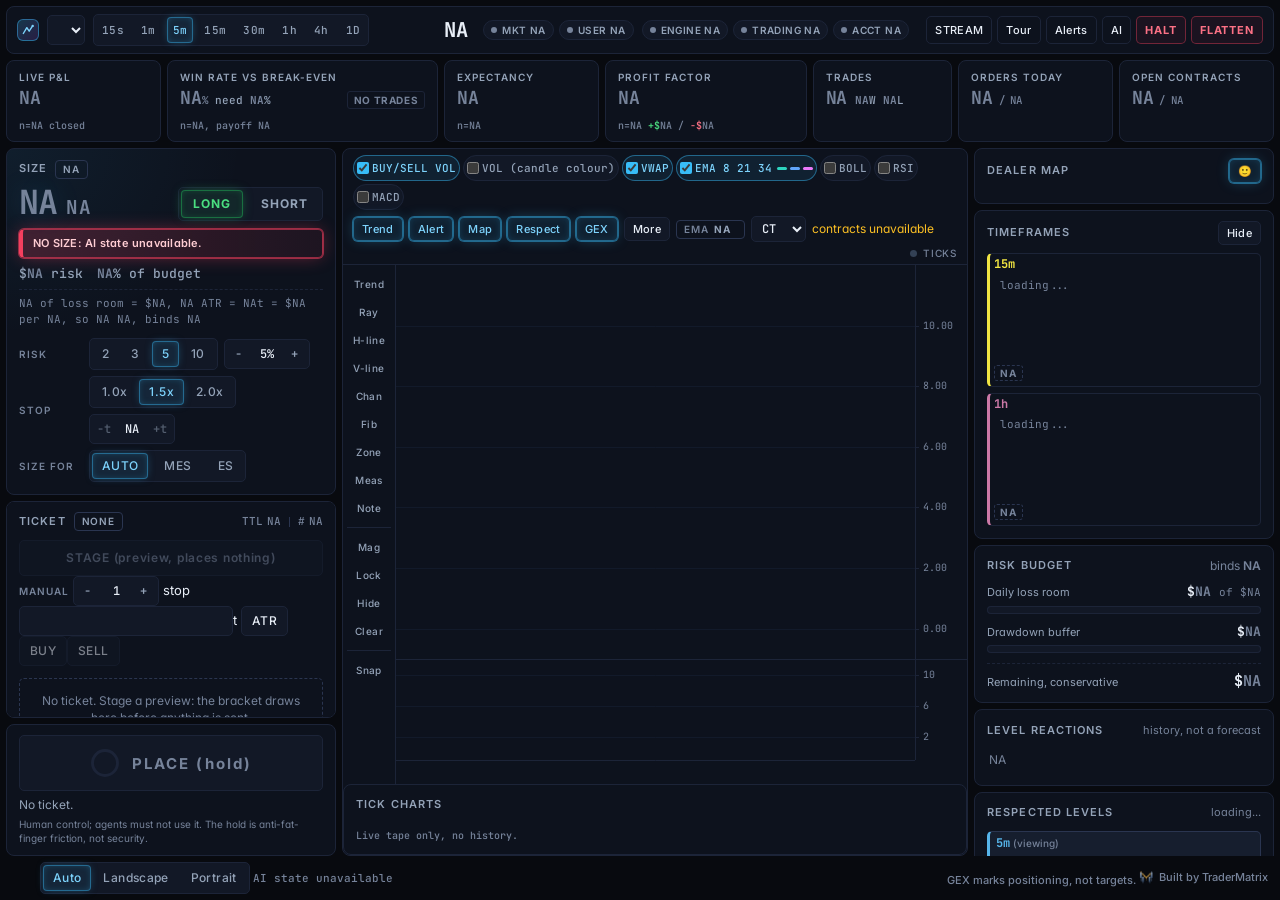
==== projectx_desk/static/index.html @ adf86887 "feat(ui): LETF desk view in the Robinhood panel static/letf.js: picker (search, 9 group chips, long/" ====
<!doctype html>
<html lang="en"><head><meta charset="utf-8">
<meta name="viewport" content="width=device-width,initial-scale=1,viewport-fit=cover">
<title>ProjectX Desk</title>
<meta name="theme-color" content="#07090d">
<link rel="icon" href="/static/icon.svg" type="image/svg+xml">
<link rel="manifest" href="/static/manifest.webmanifest" crossorigin="use-credentials">
<link rel="apple-touch-icon" href="/static/apple-touch-icon.png">
<meta name="mobile-web-app-capable" content="yes">
<meta name="apple-mobile-web-app-capable" content="yes">
<meta name="apple-mobile-web-app-title" content="PX Desk">
<meta name="apple-mobile-web-app-status-bar-style" content="black-translucent">
<link rel="preload" href="/static/fonts/JetBrainsMono_500Medium.woff2" as="font" type="font/woff2" crossorigin>
<link rel="preload" href="/static/fonts/Inter_500Medium.woff2" as="font" type="font/woff2" crossorigin>
<link rel="stylesheet" href="/static/desk.css">
<link rel="stylesheet" href="/static/llmsetup.css">
<link rel="stylesheet" href="/static/rh.css">
<script src="/static/layout.js"></script>
<script src="/static/regime.js"></script>
<script src="/static/trend.js"></script>
<script src="/static/watch.js"></script>
<script src="/static/tmap.js"></script>
<script src="/static/declutter.js"></script>
<script src="/static/callouts.js"></script>
<script src="/static/klinecharts.min.js"></script>
</head><body>
<div class="desk" id="desk">

  <!-- 1. RIBBON (top bar) -->
  <section class="ribbon" id="ribbon" role="region" aria-label="Ribbon">
    <strong class="brand"><svg class="mark" viewBox="0 0 24 24" aria-hidden="true" focusable="false"><path d="M4 18 L10 8 L14 14 L20 5"/><circle cx="20" cy="5" r="2"/></svg><span>PX<em>DESK</em></span></strong>
    <span class="grp contract">
      <input id="q" type="hidden" value="MES">
      <label class="sr" for="c">Contract</label><select id="c"></select>
    </span>
    <span class="grp seg" id="tfs" role="group" aria-label="Timeframe"></span>
    <span class="quote">
      <output id="price" class="price" aria-label="Last price">NA</output>
      <span class="ba" aria-label="Bid and ask"><span class="ba-l">B</span><b data-ai="quote.bid" class="na">NA</b><span class="ba-l">A</span><b data-ai="quote.ask" class="na">NA</b></span>
    </span>
    <span class="grp feeds">
      <span class="pill" id="feed-market" title="market data hub">MKT NA</span>
      <span class="pill" id="feed-user" title="user hub">USER NA</span>
    </span>
    <span class="grp states">
      <span class="pill" id="engine">ENGINE NA</span>
      <span class="pill" id="trading">TRADING NA</span>
      <span class="pill" id="acct-kind">ACCT NA</span>
    </span>
    <span class="grp board" id="board" role="group" aria-label="Bias and grade per contract, green long, red short" title="Trend context per tracked contract. Letter = how clean the trend read is, green = long, red = short, ! = a caution flag capped it. NOT A SIGNAL: this read has not been backtested." hidden><span id="board-rows" class="board-rows"></span></span>
    <span class="grp push actions">
      <button id="stream-toggle" class="ghost" aria-pressed="false" title="Stream mode: removes account and dollar nodes from the page">STREAM</button>
      <button id="reveal" class="ghost" hidden title="Show hidden figures for 30 seconds">Reveal 30s</button>
      <button id="tour-btn" class="ghost" title="Guided tour of the desk">Tour</button>
      <button id="alerts-btn" class="ghost" aria-haspopup="dialog" aria-expanded="false" aria-controls="alerts-pop" title="Phone and desktop notifications">Alerts</button>
      <button id="ai-toggle" class="ghost" aria-pressed="false" aria-controls="ai-panel">AI</button>
      <span class="vsep" aria-hidden="true"></span>
      <button id="halt-btn" class="danger" title="Halt: refuse all new orders">HALT</button>
      <button id="flatten-btn" class="danger" title="Flatten all positions">FLATTEN</button>
    </span>
    <span id="act-msg" class="actmsg" role="status" aria-live="polite"></span>
  </section>

  <!-- 1b. KPI RIBBON: every stat carries its sample size -->
  <section class="kpis" id="kpis" role="region" aria-label="Session KPIs">
    <div class="kpi" id="kpi-pnl">
      <div class="k-h"><span class="k-t" title="Trading day, net">Live P&amp;L</span></div>
      <div class="k-v"><span data-slot="sens" data-tpl="t-kpi-pnl"></span><span data-slot="stream" data-tpl="t-kpi-hidden"></span></div>
      <div class="k-s">n=<b data-ai="kpi.n" data-fmt="int" class="na">NA</b> closed</div>
    </div>
    <div class="kpi wide" id="kpi-wr">
      <div class="k-h"><span class="k-t">Win rate vs break-even</span></div>
      <div class="k-v"><span class="k-num"><b data-ai="kpi.win_rate" data-fmt="num1" class="na">NA</b><small>%</small></span>
        <span class="k-vs">need <b data-ai="kpi.breakeven_win_rate" data-fmt="num1" class="na">NA</b>%</span>
        <span id="wr-verdict" class="verdict">NA</span></div>
      <div class="k-s" id="wr-pay">n=<b data-ai="kpi.n" data-fmt="int" class="na">NA</b>, payoff <b data-ai="kpi.payoff" data-fmt="num2" class="na">NA</b><span class="ss" hidden>small sample</span><span class="sr"><span id="wr-need">needs <b data-ai="kpi.breakeven_win_rate" data-fmt="num1" class="na">NA</b>% wins to break even</span><span id="wr-need-na" hidden>break-even NA</span>, <b data-ai="kpi.wins" data-fmt="int" class="na">NA</b> wins, <b data-ai="kpi.losses" data-fmt="int" class="na">NA</b> losses</span></div>
      <div class="wr" id="wr-gauge" aria-hidden="true" hidden><i class="wr-fill" id="wr-fill"></i><i class="wr-be" id="wr-be"></i></div>
    </div>
    <div class="kpi" id="kpi-exp">
      <div class="k-h"><span class="k-t" title="Average per trade">Expectancy</span></div>
      <div class="k-v"><span data-slot="sens" data-tpl="t-kpi-exp"></span><span data-slot="stream" data-tpl="t-kpi-hidden"></span></div>
      <div class="k-s">n=<b data-ai="kpi.n" data-fmt="int" class="na">NA</b><span class="ss" hidden>small sample</span></div>
    </div>
    <div class="kpi" id="kpi-pf">
      <div class="k-h"><span class="k-t" title="Gross wins / gross losses">Profit factor</span></div>
      <div class="k-v"><span class="k-num"><b data-ai="kpi.profit_factor" data-fmt="num2" class="na">NA</b></span></div>
      <div class="k-s">n=<b data-ai="kpi.n" data-fmt="int" class="na">NA</b><span class="ss" hidden>small sample</span> <span class="k-gross"><span data-slot="sens" data-tpl="t-kpi-gross"></span><span data-slot="stream" data-tpl="t-kpi-gross-hidden"></span></span></div>
    </div>
    <div class="kpi" id="kpi-trades">
      <div class="k-h"><span class="k-t" title="Closed today">Trades</span></div>
      <div class="k-v"><span class="k-num"><b data-ai="kpi.n" data-fmt="int" class="na">NA</b></span><span class="k-vs"><b data-ai="kpi.wins" data-fmt="int" class="na">NA</b>W <b data-ai="kpi.losses" data-fmt="int" class="na">NA</b>L</span></div>
      <div class="wl" id="wl-bar" aria-hidden="true" hidden><i class="w" id="wl-w"></i><i class="l" id="wl-l"></i></div>
      <div class="streak" id="streak" role="group" aria-label="Losses in a row" hidden><div class="k-s s-l"><span class="s-t">Losses in a row</span><span class="s-n"><b data-ai="behavior.consecutive_losses" data-fmt="int" class="na">NA</b> / <span id="streak-max">3</span></span></div><div class="pips" id="bar-streak" aria-hidden="true" hidden></div></div>
    </div>
    <div class="kpi" id="kpi-orders">
      <div class="k-h"><span class="k-t">Orders today</span></div>
      <div class="k-v"><span class="k-num"><b data-ai="risk.orders_today" data-fmt="int" class="na">NA</b><small> / <span data-ai="risk.orders_max" data-fmt="int" class="na">NA</span></small></span></div>
      <div class="pips" id="bar-orders" aria-hidden="true" hidden></div>
    </div>
    <div class="kpi" id="kpi-open">
      <div class="k-h"><span class="k-t">Open contracts</span></div>
      <div class="k-v"><span class="k-num"><b data-ai="risk.open_contracts" data-fmt="int" class="na">NA</b><small> / <span data-ai="risk.max_contracts" data-fmt="int" class="na">NA</span></small></span></div>
      <div class="pips" id="bar-open" aria-hidden="true" hidden></div>
    </div>
  </section>

  <!-- left column: size box, ticket verify, human confirm -->
  <div class="col col-left">
    <!-- 2. SIZE BOX -->
    <section id="size" class="panel hero" role="region" aria-label="Size box">
      <div class="phead"><h2 title="Rounded down, never up">Size</h2><span id="regime-chip" class="chip" role="status" hidden></span><span id="size-bind" class="badge push" title="binding source">NA</span></div>
      <div id="size-answer" class="answer" aria-live="off">
        <div class="big"><span class="num na" data-ai="size.contracts">NA</span><span class="unit na" data-ai="contract.root">NA</span><span class="chips seg sideseg" id="side" role="group" aria-labelledby="lbl-side"><span class="sr" id="lbl-side">Side</span><button id="side-long" data-v="long" aria-pressed="true">LONG</button><button id="side-short" data-v="short" aria-pressed="false">SHORT</button></span></div>
        <div id="size-alert" class="banner bad refused alert" role="alert" hidden>
          <div id="size-notallowed" class="aln na-line" hidden>NOT ALLOWED: STAGE WILL REFUSE</div>
          <div id="size-refused" class="aln rf-line" hidden></div>
        </div>
        <div id="size-chips" class="chipline">
          <span id="chip-lock" class="chip warn" title="after a loss, risk may not exceed what the losing trade risked" hidden><span class="t">Size locked after a loss</span></span>
          <span id="chip-scale" class="chip warn" title="risk scaler: the budget was cut before sizing" hidden><span id="cs-adx" hidden>ADX <b data-ai="size.adx" data-fmt="int" class="na">NA</b> <span id="cs-adx-note"></span></span><span id="cs-atr" hidden>ATR p<b data-ai="size.atr_pctile" data-fmt="int" class="na">NA</b> <span id="cs-atr-note"></span></span><span class="x">x<b data-ai="size.scale.multiplier" data-fmt="num2" class="na">NA</b></span></span>
          <span id="chip-cap" class="chip info" title="risk alone would allow more contracts than the per-order cap" hidden><span class="t">Risk allows <b data-ai="size.contracts_by_risk" data-fmt="int" class="na">NA</b>, cap <b data-ai="size.cap" data-fmt="int" class="na">NA</b></span></span>
        </div>
        <details id="size-more" class="moredet" hidden><summary title="The rule math behind this size: why it is this many contracts, the stop, the target, what is left if the stop fills">Size math</summary>
          <ul id="size-why" class="why" aria-label="Why this size" hidden></ul>
          <div id="size-plan" class="plan" aria-label="Stop, target and what is left if the stop fills" hidden></div>
        </details>
        <div class="sec">
          <span data-slot="sens" data-tpl="t-size-risk"></span>
          <span class="kv"><b data-ai="size.pct_budget" data-fmt="num1" class="na">NA</b>% of budget</span>
        </div>
      </div>
      <p id="size-math" class="math">
        <span data-ai="size.risk_pct" data-fmt="pctfrac" class="na">NA</span> of loss room<span data-slot="sens" data-tpl="t-size-budget"></span>,
        <span data-ai="size.stop_atr_k" data-fmt="num1" class="na">NA</span> ATR =
        <span data-ai="size.stop_ticks" data-fmt="int" class="na">NA</span>t<span data-slot="sens" data-tpl="t-size-rpc"></span>,
        so <span data-ai="size.contracts" class="na">NA</span> <span data-ai="contract.root" class="na">NA</span>, binds <span data-ai="size.binding" class="na">NA</span>
      </p>
      <div class="ctls">
        <span class="lbl" id="lbl-risk" title="Risk % of loss room">Risk</span>
        <span class="chips" id="risk-pct" role="group" aria-labelledby="lbl-risk">
          <span class="seg"><button id="risk-pct-1" data-v="0.02" aria-pressed="false">2</button><button id="risk-pct-2" data-v="0.03" aria-pressed="false">3</button><button id="risk-pct-3" data-v="0.05" aria-pressed="false">5</button><button id="risk-pct-5" data-v="0.1" aria-pressed="true">10</button></span>
          <span class="step"><button id="risk-dec" aria-label="Decrease risk percent by half a point">-</button><output id="risk-val" class="val">10%</output><button id="risk-inc" aria-label="Increase risk percent by half a point">+</button></span>
        </span>
        <span class="lbl" id="lbl-stop">Stop</span>
        <span class="chips" id="stop-atr" role="group" aria-labelledby="lbl-stop">
          <span class="seg"><button id="stop-atr-10" data-v="1" aria-pressed="false">1.0x</button><button id="stop-atr-15" data-v="1.5" aria-pressed="true">1.5x</button><button id="stop-atr-20" data-v="2" aria-pressed="false">2.0x</button></span>
          <span class="step"><button id="stop-dec" aria-label="Stop one tick tighter">-t</button><output id="stop-val" class="val">NA</output><button id="stop-inc" aria-label="Stop one tick wider">+t</button></span>
        </span>
        <span class="lbl" id="lbl-con">Size for</span>
        <span class="chips seg" id="size-contract" role="group" aria-labelledby="lbl-con">
          <button id="size-contract-auto" data-v="AUTO" aria-pressed="true">AUTO</button><button id="size-contract-mes" data-v="MES" aria-pressed="false">MES</button><button id="size-contract-es" data-v="ES" aria-pressed="false">ES</button>
        </span>
        <div id="pair" class="pair" data-own="1" aria-label="Micro versus full-size"></div>
      </div>
    </section>

    <!-- 4. TICKET VERIFY + BRACKET TREE -->
    <section id="ticket" class="panel grow" role="region" aria-label="Ticket verify">
      <div class="phead"><h2>Ticket</h2><span id="tk-state" class="badge">NONE</span>
        <span class="push meta">TTL <b id="tk-ttl" data-ai="ticket.ttl_s">NA</b><span class="msep" aria-hidden="true"></span>#<b id="tk-hash" data-ai="ticket.id8">NA</b></span></div>
      <div id="rail" class="rail" role="group" aria-label="Behavior rail" hidden>
        <span id="rail-cool" class="rail-main"><span class="rail-t">Cooldown after a loss</span><b id="rail-clock" class="rail-clock" aria-hidden="true" data-ai="behavior.cooldown_left_s" data-fmt="mmss">NA</b><span class="rail-sub">Walk away.</span></span>
        <span id="rail-lock" class="rail-main" hidden><span class="rail-t">Locked for the session: <b data-ai="behavior.consecutive_losses" data-fmt="int" class="na">NA</b> losses in a row</span><span class="rail-sub">No new opens this session.</span></span>
      </div>
      <button id="stage-btn" class="primary" disabled>STAGE (preview, places nothing)</button>
      <div id="manual" class="manual" role="group" aria-label="Manual order: your contracts and stop, through the same checks and ticket">
        <span class="lbl">Manual</span>
        <span class="step" title="contracts"><button id="mq-dec" aria-label="One contract fewer">-</button><output id="mq-val" class="val">1</output><button id="mq-inc" aria-label="One contract more">+</button></span>
        <span id="mq-cap" class="dim sub"></span>
        <label class="mq-stop">stop <input id="mq-stop" type="number" min="1" step="1" inputmode="numeric" aria-label="Stop distance in ticks">t</label>
        <span id="mq-max" class="dim sub"></span>
        <button id="mq-atr" class="mini" title="Follow the ATR stop from the size box again">ATR</button>
        <button id="buy-btn" class="buy" disabled>BUY</button><button id="sell-btn" class="sell" disabled>SELL</button>
        <span id="mq-ready" class="mq-ready dim" role="status" aria-live="polite"></span>
      </div>
      <div id="tk-refused" class="banner bad" hidden></div>
      <ul id="tk-checks" class="checks" hidden></ul>

      <p id="tree-empty" class="tree-empty">No ticket. Stage a preview: the bracket draws here before anything is sent.</p>
      <div id="tree" class="tree" hidden>
        <div class="tree-head"><span id="tree-mode" class="tmode">PREVIEW</span><span id="tree-prot" class="badge">NA</span></div>
        <div class="node entry" id="node-entry">
          <div class="n-h"><span class="n-t">Entry</span><span id="tr-e-state" class="nstate">NA</span></div>
          <div class="n-main"><span id="tr-e-side" class="nside">NA</span> <b id="tr-e-size" class="na">NA</b> <span id="tr-e-root" class="nroot">NA</span> <span id="tr-e-type" class="ntype">MARKET</span></div>
          <div class="n-sub">ref <b id="tr-e-ref" class="na">NA</b><span class="push">#<span id="tr-id8">NA</span></span></div>
        </div>
        <div class="link" aria-hidden="true"><span id="tree-link">stop after fill</span></div>
        <div class="node stop" id="node-stop">
          <div class="n-h"><span class="n-t">Stop</span><span id="tr-unprot" class="unprot" hidden>UNPROTECTED</span><span id="tr-s-state" class="nstate">NA</span></div>
          <div class="n-main"><span id="tr-s-side" class="nside">NA</span> <b id="tr-s-price" class="na">NA</b> <span class="nticks">(<span id="tr-s-ticks">NA</span>t)</span></div>
          <div class="n-sub"><span data-slot="sens" data-tpl="t-tree-risk"></span><span data-slot="stream" data-tpl="t-tree-risk-hidden"></span><span class="push" id="tr-filled"></span></div>
        </div>
        <div class="node ghost" aria-hidden="true"><span>No target order. Exit by hand or FLATTEN.</span></div>
        <div class="rr" id="rr">
          <div class="rr-track"><i class="rr-loss"></i><i class="rr-gain"></i><i class="rr-now" id="rr-now"></i></div>
          <div class="rr-ticks"><span>-1R</span><span>0R</span><span>1R</span><span>2R</span><span>3R</span></div>
          <div class="rr-read"><span id="rr-val">now NA</span><span data-slot="sens" data-tpl="t-tree-r"></span></div>
        </div>
      </div>

      <details id="tk-details" class="rbwrap" open>
        <summary title="Read it back before you hold">Readback</summary>
        <dl id="tk-rb" class="rb">
          <dt>Protection</dt><dd id="tk-prot" data-ai="ticket.readback.protection" class="na">NA</dd>
          <dt>Account</dt><dd><span data-ai="ticket.readback.account_kind" class="na">NA</span><span data-slot="sens" data-tpl="t-tk-acct"></span></dd>
          <dt>Contract</dt><dd data-ai="ticket.readback.contract" class="na">NA</dd>
          <dt>Side</dt><dd data-ai="ticket.readback.side" class="na">NA</dd>
          <dt>Size</dt><dd data-ai="ticket.readback.size" data-fmt="int" class="na">NA</dd>
          <dt>Order</dt><dd data-ai="ticket.readback.order_type" class="na">NA</dd>
          <dt>Entry ref</dt><dd data-ai="ticket.readback.entry_ref" class="na">NA</dd>
          <dt>Stop</dt><dd><span data-ai="ticket.readback.stop_price" class="na">NA</span> (<span data-ai="ticket.readback.stop_ticks" data-fmt="int" class="na">NA</span> ticks)</dd>
          <span data-slot="sens" data-tpl="t-tk-risk" class="contents"></span>
          <dt>% of budget</dt><dd><span data-ai="ticket.readback.pct_of_budget" data-fmt="num1" class="na">NA</span>%, binds <span data-ai="ticket.readback.binding" class="na">NA</span></dd>
        </dl>
      </details>
    </section>

    <!-- 5. PLACE BAR: human only, outside every data region, no data-ai anywhere inside -->
    <section id="place" class="placebar" role="region" aria-label="Human confirm">
      <button id="place-btn" type="button" disabled aria-describedby="place-hint">
        <span class="hold-fill" aria-hidden="true"></span>
        <svg class="ring" viewBox="0 0 36 36" aria-hidden="true" focusable="false"><circle class="ring-bg" cx="18" cy="18" r="15"/><circle id="ring-fg" class="ring-fg" cx="18" cy="18" r="15" transform="rotate(-90 18 18)"/></svg>
        <span id="place-label">PLACE (hold)</span>
      </button>
      <p id="place-hint" class="hint">No ticket.</p>
      <p id="place-result" class="presult" role="status" aria-live="polite"></p>
      <p class="note">Human control; agents must not use it. The hold is anti-fat-finger friction, not security.</p>
    </section>
  </div>

  <!-- 3. CHART -->
  <section class="chartwrap" role="region" aria-label="Chart">
    <div class="chartbar">
      <span class="ind" id="ind" role="group" aria-label="Indicators"></span>
      <button id="tr-toggle" type="button" class="rsp-tg" aria-pressed="true" title="Automatic trendlines and channels from the swing highs and lows on screen. A line needs 3 touches and no close through it; the label says how many. Where price turned, not a forecast.">Trend</button>
      <span class="seg" id="tr-tfs" hidden role="group" aria-label="Trendline timeframes" title="Show trendlines found on these timeframes on whichever chart is on screen"><button type="button" data-tf="1m" aria-pressed="false">1m</button><button type="button" data-tf="5m" aria-pressed="true">5m</button><button type="button" data-tf="15m" aria-pressed="true">15m</button></span>
      <button id="lv-toggle" type="button" class="rsp-tg" aria-pressed="true" title="Level alerts: a flash, a chime and the tab title when price crosses a dealer-map level (trapdoor, flip, accelerant...). It says what happened; it is not a signal.">Alert</button>
      <button id="tm-toggle" type="button" class="rsp-tg" aria-pressed="true" title="Dealer map: draw the roads out of price (up, down, else) from dealer gamma, into the bars to come. Positioning, not targets.">Map</button>
      <button id="rsp-toggle" type="button" class="rsp-tg" aria-pressed="true" title="Draw the level each timeframe has actually been respecting (history, not a forecast)">Respect</button>
      <button id="gex-toggle" type="button" class="rsp-tg" aria-pressed="true" title="GEX lines: the flip, the pin and the 2 nearest walls each side of price. Positioning, not targets.">GEX</button>
      <button id="more-toggle" type="button" class="rsp-tg" aria-pressed="false" title="More on the chart: far GEX walls, trendlines from other timeframes, auto levels (needs Respect), prior-day opening ranges and level reaction markers.">More</button>
      <span id="ema-badge" class="badge stack" title="EMA 8 / 21 / 34 stack order" hidden><span class="bl"><span class="bl-l">EMA stack</span><span class="bl-s">EMA</span></span><b data-ai="ind.ema.state" class="na">NA</b><span id="ema-slope" class="ema-slope" aria-label="21 EMA slope"></span></span>
      <span id="bias-chip" class="chip" role="status" hidden></span>
      <label class="sr" for="tz">Timezone</label>
      <select id="tz"><option value="America/Chicago">CT</option><option value="America/New_York">ET</option><option value="UTC">UTC</option></select>
      <span id="msg" class="msg" role="status"></span>
      <span class="legend" aria-label="Chart key"><span class="lg entry">Entry</span><span class="lg stop">Stop</span><span class="lg zrisk" title="Shaded: entry to stop, the money at risk">Risk</span><span class="lg ztgt" title="Shaded: entry to the anchored target">Target</span><span class="lg vwap">VWAP</span><span class="lg gex" title="GEX lines: where dealers' hedging pushes price. Pin and flip are purple; other walls are orange above the last price and green below. BIG / MED / SMALL = size against the biggest wall today. PUT wall = dealers short gamma there, so moves speed up. CALL wall = dealers long gamma there, so moves stall. Positioning, not targets.">GEX</span><span class="lg rsp" title="Respected level, colour = timeframe (5m, 15m, 1h, 4h, 1d); solid when stable">Respected</span><span class="lg wall" title="Auto level: hot above price (resistance), green below (support)">Wall</span></span>
      <span class="dot-wrap" title="tick feed"><span id="dot"></span> ticks</span>
    </div>
    <div class="chartbody"><div id="tools" role="toolbar" aria-label="Drawing tools"></div><div id="chart"></div></div>
    <!-- 6c3. TICK CHARTS (strip under the main chart, so all six charts are on screen): bars of N trade prints built from the live tape (ProjectX has no tick bars). Starts empty, no history. -->
    <section id="ticks" class="panel" role="region" aria-label="Tick charts" data-own="1">
      <div class="phead"><h2>Tick charts</h2><span id="tk-state" class="push dim sub" role="status"></span></div>
      <div id="tk-body" class="mnbody"></div>
      <p class="lvlegend" title="Built from the live tape since the desk started recording. Grey bar = missed prints."><span>Live tape only, no history.</span></p>
    </section>
  </section>

  <!-- right column: risk, blotter, AI -->
  <div class="col col-right">
    <!-- 6d0. TOMORROW'S MAP: the roads out of price from dealer gamma that survives tonight, with the IF / IF / ELSE plan. Display only. -->
    <section id="tmap" class="panel" role="region" aria-label="Dealer map" data-own="1">
      <div class="phead"><h2>Dealer map</h2><span id="tm-sub" class="dim sub" role="status"></span><button id="tm-emo" type="button" class="push rsp-tg" aria-pressed="true" title="Emoji on the map labels: on or off">🙂</button></div>
      <div id="tm-head"></div>
    </section>

    <!-- 6d. TIMEFRAME MINI CHARTS: last ~60 bars of 5m/15m/1h with EMA 8/21/34 and the respected level. Prices only. -->
    <section id="minis" class="panel" role="region" aria-label="Timeframes" data-own="1">
      <div class="phead"><h2>Timeframes</h2><span id="mn-state" class="dim sub" role="status"></span><button id="mn-toggle" type="button" class="push rsp-tg" aria-expanded="true" aria-controls="mn-body">Hide</button></div>
      <div id="mn-body" class="mnbody"></div>
    </section>


        <!-- 6d1. TOMORROW'S MAP, the plan: IF / IF / ELSE and the level key, below the timeframes. The header (RIGHT NOW, dealers) stays above them. -->
    <section id="tmplan" class="panel" role="region" aria-label="Dealer map plan" data-own="1" hidden>
      <div class="phead"><h2>If / else</h2><button id="tm-hide" type="button" class="push rsp-tg" aria-expanded="true" aria-controls="tm-body">Hide</button></div>
      <div id="tm-body"></div>
    </section>

    <!-- 6. RISK GAUGES -->
    <section id="risk" class="panel" role="region" aria-label="Risk gauges">
      <div class="phead"><h2>Risk budget</h2><span class="push dim">binds <b id="risk-binds" data-ai="risk.binding" class="na">NA</b></span></div>
      <div class="gauge" id="g-daily">
        <div class="gl"><span class="g-t">Daily loss room <span class="bindtag" hidden>BINDS</span></span><span class="g-v"><span data-slot="sens" data-tpl="t-risk-room"></span><span data-slot="stream" data-tpl="t-risk-used"></span></span></div>
        <div class="bar"><span class="track" id="track-daily"><i id="bar-daily"></i></span></div>
      </div>
      <div class="gauge" id="g-dd">
        <div class="gl"><span class="g-t">Drawdown buffer <span class="bindtag" hidden>BINDS</span></span><span class="g-v"><span data-slot="sens" data-tpl="t-risk-dd"></span><span data-slot="stream" data-tpl="t-hidden"></span></span></div>
        <div class="bar"><span class="track" id="track-dd"><i id="bar-dd"></i></span></div>
      </div>
      <div class="remain"><span class="g-t">Remaining, conservative</span><span class="g-v big"><span data-slot="sens" data-tpl="t-risk-rem"></span><span data-slot="stream" data-tpl="t-hidden"></span></span></div>
    </section>

    <!-- 6c. MANAGE TRADE: only while a position with a live stop exists. Human clicks, tighten-only. -->
    <section id="manage" class="panel manage" role="region" aria-label="Manage trade" hidden>
      <div class="phead"><h2>Manage trade</h2><span class="push meta"><b data-ai="manage.side" class="na">NA</b> <b data-ai="manage.size" data-fmt="int" class="na">NA</b></span></div>
      <div class="mg-top">
        <div class="mg-r"><span class="lbl">Open R</span><output id="mg-r" class="mg-rv na" data-ai="manage.open_r" data-fmt="rr" data-sign="1" aria-label="Open R">NA</output></div>
        <dl class="mg-kv">
          <dt>Avg</dt><dd data-ai="manage.avg" data-fmt="num" class="na">NA</dd>
          <dt>Last</dt><dd data-ai="manage.last" data-fmt="num" class="na">NA</dd>
          <dt>Stop</dt><dd data-ai="manage.stop" data-fmt="num" class="na">NA</dd>
        </dl>
      </div>
      <div id="mg-opts" class="mg-opts" role="group" aria-label="Tighten the stop"></div>
      <div id="mg-trail" class="mg-trail" role="group" aria-label="Trailing stop" hidden>
        <div id="mg-trail-opts" class="mg-opts"></div>
        <form id="mg-trail-form" class="mg-trail-form"><label class="lbl" for="mg-trail-pts">Trail (points)</label>
          <input id="mg-trail-pts" type="number" step="0.25" min="0.25" inputmode="decimal" placeholder="4.5" aria-label="Trail distance in points">
          <button id="mg-trail-go" type="submit" class="mg-btn">Trail</button></form>
        <p id="mg-trail-note" class="note"></p>
      </div>
      <p id="mg-msg" class="mg-msg" role="status" aria-live="polite"></p>
      <p class="note">Stops only move toward price.</p>
    </section>

    <!-- 6b. LEVEL REACTIONS: history of how price behaved at each level. Counts, never a forecast. -->
    <section id="levels" class="panel" role="region" aria-label="Level reactions" data-own="1">
      <div class="phead"><h2>Level reactions</h2><span class="push dim sub">history, not a forecast</span></div>
      <div id="lv-list" class="lvlist" role="group" aria-label="Select a level to mark its reactions on the chart"></div>
      <p id="lv-legend" class="lvlegend"><span class="mk up">&#9650;&#9660; bounce</span><span class="mk fail">&#10005; fail</span><span class="mk neu">&#8226; flat</span><span class="mk pend">&#9675; pending</span><span id="lv-tf" class="dim"></span></p>
    </section>

    <!-- 6c. RESPECTED LEVELS per timeframe: server-measured history with a placebo baseline. Prices and enums only. -->
    <section id="respect" class="panel" role="region" aria-label="Respected levels by timeframe" data-own="1">
      <div class="phead"><h2>Respected levels</h2><span id="rsp-state" class="push dim sub" role="status"></span></div>
      <div id="rsp-list" class="rsplist"></div>
      <p class="lvlegend"><span>History, not a forecast.</span></p>
    </section>

    <!-- 6c2. ANALYST FUTURES CALLOUTS: third-party opinion, not signals. Structured fields only, no message text. -->
    <div id="callout-alert" class="callout-alert" role="alert" hidden></div>
<div id="level-alert" class="callout-alert level-alert" role="alert" hidden></div>
    <section id="feed" class="panel" role="region" aria-label="Analyst futures callouts" data-own="1">
      <div class="phead"><h2>Analyst callouts</h2><span id="fd-state" class="push dim sub" role="status"></span></div>
      <div id="fd-list" class="fdlist"></div>
      <p class="lvlegend" title="Orders still go through the ticket."><span>Opinion, not a signal.</span></p>
    </section>

    <!-- 7. BLOTTER -->
    <section id="blotter" class="panel grow" role="region" aria-label="Blotter">
      <div id="auto-banner" class="banner warn" role="status" hidden></div>
      <div id="halt-banner" class="banner bad big" hidden>
        <strong id="halt-title">HALTED</strong>
        <span id="halt-sub">New orders are refused until a human clears the halt.</span>
        <span class="row"><button id="reconcile-btn">Reconcile</button><button id="resolve-btn">Resolve not-found</button><button id="clear-halt-btn" class="danger">Clear halt (human only)</button></span>
      </div>
      <div class="phead"><h2>Positions</h2><span class="push dim">fills <b data-ai="fills_today" data-fmt="int" class="na">NA</b><span data-slot="sens" data-tpl="t-pnl"></span></span></div>
      <table class="tbl"><thead><tr><th>Side</th><th class="r">Qty</th><th>Contract</th><th class="r">Avg</th></tr></thead><tbody id="pos-body"></tbody></table>
      <div class="phead"><h2>Working orders</h2></div>
      <table class="tbl"><thead><tr><th>Side</th><th>Type</th><th class="r">Qty</th><th class="r">Px</th><th>Tag</th></tr></thead><tbody id="ord-body"></tbody></table>
    </section>

    <!-- 8. AI PANEL -->
    <section id="ai-panel" class="panel" role="region" aria-label="AI readable state" hidden>
      <div class="phead"><h2>AI view</h2><span class="push dim mono">/ai/state, /ai/digest</span></div>
      <pre id="ai-digest" tabindex="0">NA</pre>
      <script type="application/json" id="ai-state">null</script>
    </section>
  </div>

  <footer class="strip" role="region" aria-label="Status">
    <span id="live-polite" class="live" aria-live="polite"></span>
    <span id="live-assertive" class="live bad" aria-live="assertive"></span>
    <span class="fgrp fg-layout" role="group" aria-label="Layout and time">
      <span class="seg layoutseg" id="layout-seg" role="group" aria-label="Screen layout" title="Layout: Auto follows the monitor, Landscape or Portrait forces it"><button type="button" data-v="auto" aria-pressed="true">Auto</button><button type="button" data-v="landscape" aria-pressed="false">Landscape</button><button type="button" data-v="portrait" aria-pressed="false">Portrait</button></span>
      <span class="dim" id="asof">asof NA</span>
    </span>
    <span class="vsep" aria-hidden="true"></span>
    <span class="fgrp fg-help push" role="group" aria-label="Help and links">
      <span class="dim">GEX marks positioning, not targets.</span>
    <a class="byline" href="https://www.tradermatrix.pro/?ref=MPHINANCE" target="_blank" rel="noopener noreferrer" title="Built by TraderMatrix. We track the moves. TraderMatrix helps you trade them."><img src="/static/brand-mark.png" alt="" width="14" height="14"><span>Built by TraderMatrix</span></a>
    </span>
  </footer>
</div>

<!-- Fragments for nodes that stream mode removes from the DOM (D4). Never CSS-hidden: absent. -->
<template id="t-size-risk"><span class="kv money">$<b data-ai="size.risk_usd" data-fmt="num" class="na">NA</b> risk</span></template>
<template id="t-size-budget"> = $<span data-ai="size.budget_usd" data-fmt="num" class="na">NA</span></template>
<template id="t-size-rpc"> = $<span data-ai="size.rpc" data-fmt="num" class="na">NA</span> per <span data-ai="contract.root" class="na">NA</span></template>
<template id="t-tk-acct"> acct ...<b id="tk-suffix">NA</b></template>
<template id="t-tk-risk"><dt>Risk</dt><dd>$<span data-ai="ticket.readback.risk_usd" data-fmt="num" class="na">NA</span></dd></template>
<template id="t-risk-room">$<b data-ai="risk.daily_room" data-fmt="num" class="na">NA</b> <span class="of">of $<span data-ai="risk.daily_limit" data-fmt="num" class="na">NA</span></span></template>
<template id="t-risk-used"><b data-ai="risk.daily_used_pct" data-fmt="num1" class="na">NA</b>% used</template>
<template id="t-risk-dd">$<b data-ai="risk.dd_buffer" data-fmt="num" class="na">NA</b></template>
<template id="t-risk-rem">$<b data-ai="risk.remaining" data-fmt="num" class="na">NA</b></template>
<template id="t-pnl">, day P&amp;L <b data-ai="risk.pnl_day" data-fmt="usd" data-sign="1" class="na">NA</b></template>
<template id="t-hidden"><span class="hid">hidden (stream)</span></template>
<template id="t-kpi-hidden"><span class="k-num hid">hidden</span></template>
<template id="t-kpi-pnl"><span class="k-num"><b data-ai="risk.pnl_day" data-fmt="usd" data-sign="1" class="na">NA</b></span></template>
<template id="t-kpi-exp"><span class="k-num"><b data-ai="kpi.expectancy" data-fmt="usd" data-sign="1" class="na">NA</b></span></template>
<template id="t-kpi-gross"><span class="pos">+$<b data-ai="kpi.gross_win" data-fmt="num" class="na">NA</b></span> / <span class="neg">-$<b data-ai="kpi.gross_loss" data-fmt="num" class="na">NA</b></span></template>
<template id="t-kpi-gross-hidden"><span class="hid">gross hidden</span></template>
<template id="t-tree-risk"><span class="trisk">risk $<b id="tree-risk" class="na">NA</b></span></template>
<template id="t-tree-risk-hidden"><span class="hid">risk hidden (stream)</span></template>
<template id="t-tree-r"><span class="r1">1R = $<b id="tree-r1" class="na">NA</b></span></template>

<script src="/static/desk.js"></script>
<div id="alerts-pop" class="alerts-pop" role="dialog" aria-label="Alerts" hidden>
  <div class="al-h"><strong>Alerts</strong><button id="al-close" class="ghost mini" aria-label="Close alerts">Close</button></div>
  <p id="al-status" class="al-status" role="status" aria-live="polite"></p>
  <div id="al-main" hidden>
    <fieldset class="al-events" id="al-events"><legend class="sr">Notify me about</legend></fieldset>
    <div class="al-quiet"><span>Quiet hours</span>
      <label class="sr" for="al-qf">Quiet from</label><input id="al-qf" type="time">
      <span aria-hidden="true">to</span>
      <label class="sr" for="al-qt">Quiet until</label><input id="al-qt" type="time">
      <button id="al-qclear" class="ghost mini">Clear</button></div>
    <p class="al-note">Halt and stop failures still come through quiet hours. Text only: an event and a contract root, never balances or ids.</p>
  </div>
  <div class="al-btns">
    <button id="al-enable" class="ghost">Enable</button>
    <button id="al-test" class="ghost" hidden>Test</button>
    <button id="al-disable" class="ghost" hidden>Disable</button>
  </div>
</div>

<!-- DESK CHAT: floating, read-only agent. Shown only when the server has PX_CHAT_URL set and stream mode is off. -->
<button id="chat-fab" class="chat-fab" aria-haspopup="dialog" aria-expanded="false" aria-controls="chat-dock" hidden>Ask</button>
<section id="chat-dock" class="chat-dock" role="dialog" aria-label="Desk chat" hidden>
  <div class="chat-h"><strong>Desk agent</strong><span class="dim mono">read-only</span><span class="push"></span>
    <button id="chat-clear" class="ghost" title="Start a fresh conversation">New</button>
    <button id="chat-close" class="ghost" aria-label="Close chat">&times;</button></div>
  <div id="chat-log" class="chat-log" role="log" aria-live="polite"></div>
  <div id="chat-thumbs" class="chat-thumbs" hidden></div>
  <form id="chat-form" class="chat-form">
    <input id="chat-file" type="file" accept="image/png,image/jpeg,image/webp,image/gif" multiple hidden>
    <button id="chat-attach" type="button" class="ghost" title="Attach a screenshot (or paste or drop one)" aria-label="Attach a screenshot">+ Img</button>
    <textarea id="chat-in" rows="2" maxlength="2000" placeholder="Ask about the desk, the chart, an order, the code..." aria-label="Message"></textarea>
    <button id="chat-send" type="submit">Send</button>
  </form>
</section>

<script src="/static/tour.js"></script>
<script src="/static/alerts.js"></script>
<script src="/static/chat.js"></script>
<script src="/static/llmsetup.js"></script>
<script src="/static/letf.js"></script>
<script src="/static/rh.js"></script>
</body></html>
---- static/desk.css ----
/* ProjectX desk. Mobile-first stack; the dense three-column desk engages from 1100px up.
   One color, one meaning, and never color alone (every state also has a text label):
   cyan = live/info/selected, green = profit/long/filled, magenta = loss/stop/danger,
   purple = reference levels, amber = warning/unprotected. */

@font-face{font-family:"Inter";font-style:normal;font-weight:400;font-display:swap;src:url(/static/fonts/Inter_400Regular.woff2) format("woff2")}
@font-face{font-family:"Inter";font-style:normal;font-weight:500;font-display:swap;src:url(/static/fonts/Inter_500Medium.woff2) format("woff2")}
@font-face{font-family:"Inter";font-style:normal;font-weight:600;font-display:swap;src:url(/static/fonts/Inter_600SemiBold.woff2) format("woff2")}
@font-face{font-family:"Inter";font-style:normal;font-weight:700;font-display:swap;src:url(/static/fonts/Inter_700Bold.woff2) format("woff2")}
@font-face{font-family:"JetBrains Mono";font-style:normal;font-weight:400;font-display:swap;src:url(/static/fonts/JetBrainsMono_400Regular.woff2) format("woff2")}
@font-face{font-family:"JetBrains Mono";font-style:normal;font-weight:500;font-display:swap;src:url(/static/fonts/JetBrainsMono_500Medium.woff2) format("woff2")}
@font-face{font-family:"JetBrains Mono";font-style:normal;font-weight:700;font-display:swap;src:url(/static/fonts/JetBrainsMono_700Bold.woff2) format("woff2")}

:root{
  color-scheme:dark;
  /* surfaces */
  --bg-app:#080a0f; --bg-card:#0d121d; --bg-sub:#121826; --bg-raise:#161e2e;
  --border:#1c2438; --border-sub:#161e30; --border-strong:#2a3550;
  /* accents */
  --cyan:#38bdf8; --blue:#60a5fa; --green:#22c55e; --magenta:#f43f5e; --purple:#a855f7; --amber:#f59e0b;
  /* accent ink for small text on dark (AA at 11px) */
  --cyan-ink:#7dd3fc; --green-ink:#4ade80; --mag-ink:#fb7185; --amber-ink:#fbbf24; --purple-ink:#c084fc;
  /* tints */
  --cyan-bg:rgba(56,189,248,.09); --green-bg:rgba(34,197,94,.09); --mag-bg:rgba(244,63,94,.11); --amber-bg:rgba(245,158,11,.14); --purple-bg:rgba(168,85,247,.10);
  --cyan-line:rgba(56,189,248,.45); --green-line:rgba(34,197,94,.45); --mag-line:rgba(244,63,94,.55); --amber-line:rgba(245,158,11,.5);
  /* text */
  --ema8:#2dd4bf; --ema21:#60a5fa; --ema34:#e879f9;
  --text:#e8eef7; --text-2:#94a3b8; --text-muted:#76839a; --text-dim:#334155;
  /* type */
  --mono:"JetBrains Mono",ui-monospace,"SF Mono",Menlo,Consolas,"DejaVu Sans Mono",monospace;
  --sans:"Inter",system-ui,-apple-system,"Segoe UI",Roboto,sans-serif;
  --fs-2xs:10px; --fs-xs:11px; --fs-sm:12px; --fs-md:13px; --fs-lg:15px;
  --fs-num:clamp(18px,1.35vw,24px); --fs-price:clamp(20px,1.6vw,28px); --fs-hero:clamp(44px,3.6vw,64px);
  /* shape + space */
  --r:8px; --r-sm:5px; --gap:6px; --pad:12px;
  --glow-cyan:0 0 0 1px var(--cyan-line),0 0 14px -2px rgba(56,189,248,.35),inset 0 0 12px -6px rgba(56,189,248,.4);
  --glow-mag:0 0 0 1px var(--mag-line),0 0 18px -2px rgba(244,63,94,.45);
}
*{box-sizing:border-box}
html,body{margin:0;background:var(--bg-app);color:var(--text)}
body{font:400 var(--fs-md)/1.4 var(--sans);font-feature-settings:"cv11","ss01";-webkit-font-smoothing:antialiased;
  padding:env(safe-area-inset-top) env(safe-area-inset-right) env(safe-area-inset-bottom) env(safe-area-inset-left)}
h2{margin:0;font-size:var(--fs-xs);letter-spacing:.1em;text-transform:uppercase;color:var(--text-2);font-weight:600}
p{margin:0}
b,output,td,dd,.price,.val,.mono,.num,.k-num,.math,.meta,.n-main,.n-sub,.g-v,.pill{font-variant-numeric:tabular-nums slashed-zero}
b{font-weight:600}
.mono{font-family:var(--mono)}
.sr{position:absolute;width:1px;height:1px;overflow:hidden;clip:rect(0 0 0 0);white-space:nowrap}
.dim{color:var(--text-muted)} .push{margin-left:auto} .contents{display:contents}
.na{color:var(--text-muted)!important}
.hid{color:var(--text-muted);font-style:italic;font-weight:400}
.pos{color:var(--green-ink)} .neg{color:var(--mag-ink)}
[hidden]{display:none!important}
[data-slot]:empty{display:none}

/* ---- controls ---- */
button,input,select{font:500 var(--fs-sm)/1 var(--sans);color:var(--text);background:var(--bg-sub);border:1px solid var(--border);border-radius:var(--r-sm);padding:0 10px;min-height:30px}
input,select{font-size:max(16px,1rem)}
@media (min-width:1100px){input,select{font-size:var(--fs-sm)}}
select{padding-right:6px}
button{cursor:pointer;letter-spacing:.03em;transition:border-color .15s,background-color .15s,color .15s,box-shadow .15s}
button:hover:not(:disabled){border-color:var(--border-strong);background:var(--bg-raise)}
button:disabled{opacity:.5;cursor:not-allowed}
button[aria-pressed="true"],button.on{border-color:var(--cyan-line);color:var(--cyan-ink);background:var(--cyan-bg);box-shadow:var(--glow-cyan)}
button.ghost{background:transparent}
button.danger{border-color:rgba(244,63,94,.4);color:var(--mag-ink);background:rgba(244,63,94,.06);font-weight:700;letter-spacing:.08em}
button.danger:hover:not(:disabled){border-color:var(--magenta);background:var(--mag-bg)}
button.primary{width:100%;min-height:36px;border-color:var(--cyan-line);color:var(--cyan-ink);background:linear-gradient(180deg,rgba(56,189,248,.12),rgba(56,189,248,.04));font-weight:600;letter-spacing:.06em}
button.primary:disabled{border-color:var(--border);color:var(--text-muted);background:var(--bg-sub)}
button.primary.refused:disabled{opacity:1;border-color:var(--mag-line);color:var(--mag-ink);background:repeating-linear-gradient(135deg,rgba(244,63,94,.10) 0 8px,rgba(244,63,94,.03) 8px 16px)}
:focus-visible{outline:2px solid var(--cyan);outline-offset:2px}

/* segmented control: chips joined into one pill */
.seg{display:inline-flex;align-items:stretch;background:var(--bg-sub);border:1px solid var(--border);border-radius:var(--r-sm);padding:2px;gap:2px}
.seg button{border:1px solid transparent;background:transparent;min-height:26px;padding:0 9px;border-radius:4px;color:var(--text-2)}
.seg button:hover:not(:disabled){background:var(--bg-raise);border-color:transparent;color:var(--text)}
.seg button[aria-pressed="true"]{color:var(--cyan-ink);background:var(--cyan-bg);border-color:var(--cyan-line);box-shadow:0 0 10px -3px rgba(56,189,248,.5),inset 0 0 8px -4px rgba(56,189,248,.5)}
.step{display:inline-flex;align-items:center;border:1px solid var(--border);border-radius:var(--r-sm);background:var(--bg-sub)}
.step button{border:0;background:transparent;min-height:28px;min-width:28px;padding:0 6px;color:var(--text-2);font-family:var(--mono)}
.step button:hover:not(:disabled){background:var(--bg-raise)}
.val{min-width:4ch;text-align:center;font:500 var(--fs-sm)/1 var(--mono);color:var(--text)}

/* ---- layout ---- */
.desk{display:grid;grid-template-columns:minmax(0,1fr);gap:var(--gap);padding:var(--gap);min-height:100dvh}
.desk>*{min-width:0}
.ribbon{grid-row:1} .kpis{grid-row:2} .col-left{grid-row:3} .chartwrap{grid-row:4;height:70dvh;min-height:360px} .col-right{grid-row:5} .strip{grid-row:6}
@media (min-width:1100px){
  .desk{height:100dvh;min-height:0;overflow:hidden;
    grid-template-columns:clamp(330px,20vw,392px) minmax(0,1fr) clamp(300px,18.5vw,370px);
    grid-template-rows:auto auto minmax(0,1fr) auto}
  .ribbon{grid-column:1/-1;grid-row:1} .kpis{grid-column:1/-1;grid-row:2}
  .col-left{grid-column:1;grid-row:3} .chartwrap{grid-column:2;grid-row:3;height:auto;min-height:0} .col-right{grid-column:3;grid-row:3}
  .strip{grid-column:1/-1;grid-row:4}
}

/* cards */
.ribbon,.kpi,.panel,.placebar,.chartwrap{background:var(--bg-card);border:1px solid var(--border);border-radius:var(--r)}
.col{display:flex;flex-direction:column;gap:var(--gap);min-height:0}
@media (min-width:1100px){.col.col-left>.grow{flex:1 1 0;min-height:112px}
  .col.col-left{overflow-y:auto;scrollbar-width:thin}.col-left>.placebar{position:sticky;bottom:0;z-index:2}
  .col.col-right>.grow{min-height:84px}
}
@media (min-width:1100px){.col{overflow:hidden}.col>.grow{flex:1 1 0;min-height:0;overflow:auto}.col>.panel:not(.grow),.col>.placebar{flex:none}}
.panel{padding:10px var(--pad) var(--pad)}
.phead{display:flex;align-items:center;gap:8px;margin-bottom:8px;font-size:var(--fs-sm);min-height:20px}
.phead .sub{font-size:var(--fs-xs)}
.badge{display:inline-flex;align-items:center;gap:4px;padding:2px 7px;border-radius:4px;border:1px solid var(--border-strong);font:600 var(--fs-2xs)/1.3 var(--sans);letter-spacing:.08em;text-transform:uppercase;color:var(--text-2);white-space:nowrap}
.badge.risk,.badge.info{border-color:var(--cyan-line);color:var(--cyan-ink);background:var(--cyan-bg)}
.badge.max_contracts,.badge.granularity,.badge.warn{border-color:var(--amber-line);color:var(--amber-ink);background:var(--amber-bg)}
.badge.bad{border-color:var(--mag-line);color:var(--mag-ink);background:var(--mag-bg)}
.badge.ok{border-color:var(--green-line);color:var(--green-ink);background:var(--green-bg)}
.badge.atomic{border-color:var(--green-line);color:var(--green-ink);background:var(--green-bg)}
.badge.unprot{border-color:var(--amber-line);color:var(--amber-ink);background:var(--amber-bg)}

/* ---- top bar ---- */
.ribbon{display:flex;flex-wrap:wrap;align-items:center;gap:8px 12px;padding:7px 10px;position:relative}
.brand{display:inline-flex;align-items:center;gap:7px;font:700 var(--fs-sm)/1 var(--sans);letter-spacing:.16em;color:var(--text)}
.brand em{font-style:normal;color:var(--cyan)}
.mark{width:22px;height:22px;padding:3px;border-radius:6px;background:linear-gradient(135deg,rgba(56,189,248,.22),rgba(168,85,247,.18));border:1px solid var(--cyan-line);fill:none;stroke:var(--cyan-ink);stroke-width:2.4;stroke-linecap:round;stroke-linejoin:round}
.mark circle{fill:var(--cyan-ink);stroke:none}
.grp{display:inline-flex;align-items:center;gap:5px;flex-wrap:wrap}
#q{width:6.5ch;font-family:var(--mono);text-transform:uppercase} #c{max-width:19ch}
#tfs button{padding:0 7px;font-family:var(--mono);font-size:var(--fs-xs)}
.quote{display:inline-flex;align-items:baseline;gap:10px;padding:0 4px}
.price{font:600 var(--fs-price)/1 var(--mono);min-width:7.5ch;text-align:right;letter-spacing:-.01em;border-radius:4px;padding:2px 4px;transition:background-color .5s}
.price.up{color:var(--green-ink)} .price.dn{color:var(--mag-ink)}
.price.flash-up{background:rgba(34,197,94,.10);transition:none} .price.flash-dn{background:rgba(244,63,94,.10);transition:none}
.ba{display:inline-flex;align-items:baseline;gap:4px;font:500 var(--fs-xs)/1 var(--mono);color:var(--text-2)}
.ba-l{color:var(--text-muted);font-size:var(--fs-2xs)} .ba b{font-weight:500;margin-right:4px}
.pill{display:inline-flex;align-items:center;gap:6px;padding:4px 9px;border:1px solid var(--border);border-radius:999px;font:600 var(--fs-2xs)/1 var(--sans);letter-spacing:.08em;white-space:nowrap;color:var(--text-2);background:var(--bg-sub)}
.pill::before{content:"";width:6px;height:6px;border-radius:50%;background:var(--text-muted)}
.pill.ok{border-color:rgba(34,197,94,.35);color:var(--green-ink)} .pill.ok::before{background:var(--green);box-shadow:0 0 6px var(--green)}
.pill.bad{border-color:var(--magenta);color:#fff;background:rgba(244,63,94,.22);box-shadow:var(--glow-mag)} .pill.bad::before{background:#fff}
.pill.warn{border-color:var(--amber-line);color:var(--amber-ink);background:var(--amber-bg)} .pill.warn::before{background:var(--amber)}
.pill.sim{border-color:var(--cyan-line);color:var(--cyan-ink);background:var(--cyan-bg)} .pill.sim::before{background:var(--cyan)}
.pill.live{border-color:var(--magenta);color:#fff;font-weight:800;background:repeating-linear-gradient(135deg,#9f1239 0 6px,#7f1d1d 6px 12px);box-shadow:var(--glow-mag)} .pill.live::before{background:#fff}
.vsep{width:1px;height:20px;background:var(--border);margin:0 2px}
.actions button{min-height:28px;padding:0 10px;font-size:var(--fs-xs)}
.actmsg{flex:1 0 100%;font-size:var(--fs-sm);color:var(--amber-ink);min-height:0}
.actmsg:empty{display:none}

/* alarm: halted or unknown order. The whole frame gets a magenta edge. */
body.alarm .ribbon,body.alarm .kpis .kpi{border-color:var(--mag-line)}
body.alarm .ribbon{box-shadow:var(--glow-mag);background:linear-gradient(180deg,rgba(244,63,94,.10),var(--bg-card) 70%)}
body.alarm .desk{background:linear-gradient(180deg,rgba(244,63,94,.10),transparent 160px)}
body.acct-live .ribbon{border-top:2px solid var(--magenta)}

/* ---- KPI ribbon ---- */
.kpis{display:grid;grid-template-columns:repeat(2,minmax(0,1fr));grid-auto-flow:row dense;gap:var(--gap)}
@media (min-width:640px){.kpis{grid-template-columns:repeat(4,minmax(0,1fr))}}
@media (min-width:1100px){.kpis{grid-template-columns:1.05fr 1.9fr 1fr 1fr .95fr 1fr 1fr}}
.kpi{padding:8px 12px 9px;display:flex;flex-direction:column;gap:3px;min-width:0;position:relative;overflow:hidden}
.kpi.wide{grid-column:span 2}
@media (min-width:1100px){.kpi.wide{grid-column:auto}}
.k-h{display:flex;align-items:center;gap:6px;min-height:16px}
.k-t{font:600 var(--fs-2xs)/1.2 var(--sans);letter-spacing:.1em;text-transform:uppercase;color:var(--text-2);white-space:nowrap;overflow:hidden;text-overflow:ellipsis}
.k-tag{margin-left:auto;font-size:var(--fs-2xs);color:var(--text-muted)}
.ss{margin-left:7px;font:700 9px/1 var(--sans);letter-spacing:.08em;color:var(--amber-ink);border:1px solid var(--amber-line);background:var(--amber-bg);border-radius:3px;padding:2px 4px;white-space:nowrap}
.k-v{display:flex;align-items:baseline;gap:8px;min-height:28px;flex-wrap:wrap}
.k-num{font:600 var(--fs-num)/1.15 var(--mono);color:var(--text);letter-spacing:-.01em;white-space:nowrap}
.k-num b{font-weight:600}
.k-num small{font-size:.6em;color:var(--text-muted);font-weight:500}
.k-num.hid{font:italic 500 var(--fs-md)/1.6 var(--sans)}
.k-vs{font:500 var(--fs-xs)/1 var(--mono);color:var(--text-2);white-space:nowrap}
.k-s{font:500 var(--fs-2xs)/1.3 var(--mono);color:var(--text-muted);white-space:nowrap;overflow:hidden;text-overflow:ellipsis}
.k-s b{color:var(--text-2);font-weight:500}
.kpi[data-tone="pos"]{box-shadow:inset 0 2px 0 var(--green)} .kpi[data-tone="neg"]{box-shadow:inset 0 2px 0 var(--magenta)}
.verdict{margin-left:auto;font:700 var(--fs-2xs)/1 var(--sans);letter-spacing:.06em;padding:3px 6px;border-radius:3px;border:1px solid var(--border);color:var(--text-muted);white-space:nowrap}
.verdict.pos{color:var(--green-ink);border-color:var(--green-line);background:var(--green-bg)} .verdict.neg{color:var(--mag-ink);border-color:var(--mag-line);background:var(--mag-bg)}
/* win rate against break-even: one track, a fill, a marker */
.wr{position:relative;height:8px;border-radius:4px;background:var(--bg-sub);margin:4px 0 2px;box-shadow:inset 0 0 0 1px var(--border)}
.wr-fill{position:absolute;left:0;top:0;bottom:0;width:0;border-radius:4px;background:var(--text-muted);transition:width .4s ease}
.wr-fill.pos{background:linear-gradient(90deg,rgba(34,197,94,.55),var(--green))} .wr-fill.neg{background:linear-gradient(90deg,rgba(244,63,94,.55),var(--magenta))}
.wr-be{position:absolute;top:-4px;bottom:-4px;width:2px;margin-left:-1px;left:0;background:var(--text);border-radius:1px;box-shadow:0 0 0 2px var(--bg-card);transition:left .4s ease}
/* wins vs losses split */
.wl{display:flex;gap:2px;height:4px;margin-top:5px;border-radius:2px;overflow:hidden;background:var(--bg-sub)}
.wl i{display:block;height:100%;width:0;transition:width .4s} .wl .w{background:var(--green)} .wl .l{background:var(--magenta)}
/* pip meters */
.pips{display:flex;gap:3px;margin-top:5px;height:6px}
.pips i{flex:1;border-radius:2px;background:var(--bg-sub);box-shadow:inset 0 0 0 1px var(--border)}
.pips i.on{background:var(--cyan);box-shadow:0 0 6px -1px rgba(56,189,248,.6)}
.pips.warn i.on{background:var(--amber);box-shadow:none} .pips.full i.on{background:var(--magenta);box-shadow:none}
.pips .cont{flex:1;position:relative;border-radius:3px;background:var(--bg-sub)} .pips .cont i{position:absolute;left:0;top:0;bottom:0;border-radius:3px;background:var(--cyan)}

/* ---- size hero ---- */
.hero{background:radial-gradient(120% 90% at 0% 0%,rgba(56,189,248,.07),transparent 60%),var(--bg-card)}
.answer{margin-bottom:4px}
.big{display:flex;align-items:baseline;gap:10px;line-height:.95}
.big .num{font:700 var(--fs-hero)/.95 var(--mono);letter-spacing:-.04em;color:var(--text);text-shadow:0 0 28px rgba(56,189,248,.18)}
.big .unit{font:600 clamp(18px,1.5vw,24px)/1 var(--mono);color:var(--text-2);letter-spacing:.02em}
.sideseg{margin-left:auto;align-self:center}
.sideseg button{min-height:28px;padding:0 11px;font-weight:700;letter-spacing:.08em}
.sideseg #side-long[aria-pressed="true"]{color:var(--green-ink);background:var(--green-bg);border-color:var(--green-line);box-shadow:0 0 12px -3px rgba(34,197,94,.55),inset 0 0 8px -4px rgba(34,197,94,.5)}
.sideseg #side-short[aria-pressed="true"]{color:var(--mag-ink);background:var(--mag-bg);border-color:var(--mag-line);box-shadow:0 0 12px -3px rgba(244,63,94,.55),inset 0 0 8px -4px rgba(244,63,94,.5)}
.sec{display:flex;flex-wrap:wrap;gap:4px 14px;margin-top:8px;font:500 var(--fs-md)/1.3 var(--mono);color:var(--text-2)}
.sec .kv b{color:var(--text)} .sec .money b{color:var(--text)}
.math{font:400 var(--fs-xs)/1.45 var(--mono);color:var(--text-muted);margin:6px 0 10px;padding-top:6px;border-top:1px dashed var(--border)}
#size.is-refused .big .num{color:var(--mag-ink);text-shadow:0 0 24px rgba(244,63,94,.35)}
#size.is-na .big .num{font-size:clamp(32px,2.6vw,44px)}
.banner{padding:8px 10px;border-radius:var(--r-sm);border:1px solid var(--border);margin:6px 0;font-size:var(--fs-sm);line-height:1.35}
.banner.bad{background:var(--mag-bg);border-color:var(--mag-line);color:#fecdd3}
.banner.warn{background:var(--amber-bg);border-color:var(--amber-line);color:var(--amber-ink)}
.banner.ok{background:var(--green-bg);border-color:var(--green-line);color:#bbf7d0}
.banner.refused{border-left:4px solid var(--magenta);font-weight:600;box-shadow:var(--glow-mag);background:linear-gradient(90deg,rgba(244,63,94,.22),rgba(244,63,94,.07))}
.banner.big{display:flex;flex-wrap:wrap;gap:6px 10px;align-items:center;margin:0 0 10px;border-left:4px solid var(--magenta);box-shadow:var(--glow-mag)}
.banner.big strong{font-size:var(--fs-lg);letter-spacing:.08em;color:#fff}
.row{display:inline-flex;gap:6px;flex-wrap:wrap}
.ctls{display:grid;grid-template-columns:62px minmax(0,1fr);gap:6px 8px;align-items:center}
.lbl{color:var(--text-muted);font:600 var(--fs-2xs)/1 var(--sans);text-transform:uppercase;letter-spacing:.1em}
.chips{display:inline-flex;flex-wrap:wrap;gap:6px;align-items:center}
.chips.seg{display:inline-flex;justify-self:start}

/* ---- ticket + bracket tree ---- */
.meta{font:500 var(--fs-xs)/1 var(--mono);color:var(--text-muted);display:inline-flex;align-items:center;gap:4px}
.meta b{color:var(--text-2);font-weight:500}
.msep{width:1px;height:10px;background:var(--border-strong);margin:0 4px}
.tree-empty{margin:12px 0 4px;padding:14px 12px;border:1px dashed var(--border-strong);border-radius:var(--r-sm);color:var(--text-muted);font-size:var(--fs-sm);text-align:center}
.tree{margin-top:10px;position:relative}
.tree-head{display:flex;align-items:center;gap:8px;margin-bottom:6px}
.tmode{font:700 var(--fs-2xs)/1 var(--sans);letter-spacing:.12em;color:var(--text-2)}
.tree-head .badge{margin-left:auto}
.node{position:relative;border:1px solid var(--border-strong);border-radius:var(--r-sm);background:var(--bg-sub);padding:7px 10px 8px}
.node.stop{margin-left:22px}
.node.stop::before{content:"";position:absolute;left:-14px;top:-12px;width:13px;height:28px;border-left:1px solid var(--border-strong);border-bottom:1px solid var(--border-strong);border-bottom-left-radius:6px}
.n-h{display:flex;align-items:center;gap:6px;margin-bottom:4px}
.n-t{white-space:nowrap;font:700 var(--fs-2xs)/1 var(--sans);letter-spacing:.12em;text-transform:uppercase;color:var(--text-muted)}
.nstate{margin-left:auto;font:700 var(--fs-2xs)/1 var(--sans);letter-spacing:.08em;padding:3px 6px;border-radius:3px;border:1px solid var(--border-strong);color:var(--text-2);white-space:nowrap}
.unprot:not([hidden])+.nstate{margin-left:0}
.nstate.staged{color:var(--text-2);border-style:dashed}
.nstate.info{color:var(--cyan-ink);border-color:var(--cyan-line);background:var(--cyan-bg)}
.nstate.ok{color:var(--green-ink);border-color:var(--green-line);background:var(--green-bg)}
.nstate.warn{color:var(--amber-ink);border-color:var(--amber-line);background:var(--amber-bg)}
.nstate.bad{color:#fff;border-color:var(--magenta);background:rgba(244,63,94,.3)}
.n-h .unprot{margin-left:auto;font:800 var(--fs-2xs)/1 var(--sans);letter-spacing:.08em;padding:3px 6px;border-radius:3px;color:var(--amber-ink);border:1px solid var(--amber-line);background:repeating-linear-gradient(135deg,rgba(245,158,11,.18) 0 6px,rgba(245,158,11,.05) 6px 12px)}
.n-h .unprot.naked{color:#fff;border-color:var(--magenta);background:repeating-linear-gradient(135deg,rgba(244,63,94,.45) 0 6px,rgba(244,63,94,.18) 6px 12px);animation:pulse 1.2s ease-in-out infinite}
.n-main{font:600 var(--fs-lg)/1.25 var(--mono);color:var(--text);white-space:nowrap;overflow:hidden;text-overflow:ellipsis}
.nside.buy{color:var(--green-ink)} .nside.sell{color:var(--mag-ink)}
.nroot,.ntype,.nticks{color:var(--text-2);font-weight:500;font-size:var(--fs-sm)}
.n-sub{display:flex;gap:8px;margin-top:3px;font:500 var(--fs-xs)/1.3 var(--mono);color:var(--text-muted)}
.n-sub b{color:var(--text-2);font-weight:500}
.node.entry{border-left:3px solid var(--cyan)}
.node.stop{border-left:3px solid var(--magenta)}
.link{height:20px;margin-left:8px;border-left:1px solid var(--border-strong);padding-left:30px;display:flex;align-items:center;font:600 9px/1 var(--sans);letter-spacing:.1em;text-transform:uppercase;color:var(--text-muted)}
.node.ghost{margin:6px 0 0 22px;padding:5px 10px;border-style:dashed;background:transparent;font-size:var(--fs-xs);color:var(--text-muted)}
.tree.preview .node:not(.ghost){border-style:dashed;background:transparent}
.tree.preview .n-main{color:var(--text-2)}
.tree.live .node.entry{box-shadow:var(--glow-cyan)}
.tree.live.filled .node.entry{border-left-color:var(--green);box-shadow:0 0 0 1px var(--green-line),0 0 14px -4px rgba(34,197,94,.5)}
.tree.naked .node.stop{box-shadow:var(--glow-mag)}
.tree.live.unknown .node.entry{border-left-color:var(--magenta);box-shadow:var(--glow-mag)}
.tree.protected .node.stop{box-shadow:0 0 0 1px var(--green-line)}
/* R ruler */
.rr{margin-top:12px}
.rr-track{position:relative;height:6px;border-radius:3px;display:flex;background:var(--bg-sub)}
.rr-loss{flex:1;background:linear-gradient(90deg,rgba(244,63,94,.75),rgba(244,63,94,.25));border-radius:3px 0 0 3px}
.rr-gain{flex:3;background:linear-gradient(90deg,rgba(34,197,94,.2),rgba(34,197,94,.6));border-radius:0 3px 3px 0;margin-left:2px}
.rr-now{position:absolute;top:-4px;width:3px;height:14px;margin-left:-1.5px;border-radius:2px;background:var(--cyan);box-shadow:0 0 0 2px var(--bg-card),0 0 8px var(--cyan);left:25%;transition:left .3s}
.rr-now.off{display:none}
.rr-ticks{position:relative;height:9px;margin-top:4px;font:500 9px/1 var(--mono);color:var(--text-muted)}
.rr-ticks span{position:absolute;top:0;transform:translateX(-50%);white-space:nowrap}
.rr-ticks span:nth-child(1){left:0;transform:none} .rr-ticks span:nth-child(2){left:25%} .rr-ticks span:nth-child(3){left:50%}
.rr-ticks span:nth-child(4){left:75%} .rr-ticks span:nth-child(5){left:100%;transform:translateX(-100%)}
.rr-read{display:flex;justify-content:space-between;margin-top:4px;font:500 var(--fs-xs)/1.2 var(--mono);color:var(--text-2)}
.rr-read b{color:var(--text)}
.rbwrap{margin-top:12px;border-top:1px solid var(--border);padding-top:8px}
.rbwrap summary{cursor:pointer;font:600 var(--fs-2xs)/1.6 var(--sans);letter-spacing:.1em;text-transform:uppercase;color:var(--text-2);list-style-position:inside}
.rbwrap summary .dim{text-transform:none;letter-spacing:0;font-weight:400}
.rb{display:grid;grid-template-columns:auto minmax(0,1fr);gap:3px 14px;margin:8px 0 0;font-size:var(--fs-sm)}
.rb dt{color:var(--text-muted)} .rb dd{margin:0;font-family:var(--mono);overflow-wrap:anywhere;color:var(--text)}
#tk-prot.unprot{color:var(--amber-ink);font-weight:700} #tk-prot.atomic{color:var(--green-ink);font-weight:700}
.checks{margin:6px 0 0;padding-left:18px;font-size:var(--fs-sm);color:#fecdd3}
#tk-ttl{font-family:var(--mono)}

/* ---- place bar ---- */
.placebar{padding:10px var(--pad)}
#place-btn{position:relative;overflow:hidden;isolation:isolate;width:100%;display:flex;align-items:center;justify-content:center;gap:12px;min-height:56px;
  font:700 var(--fs-lg)/1 var(--sans);letter-spacing:.14em;border:1px solid var(--green-line);color:var(--green-ink);
  background:linear-gradient(180deg,rgba(34,197,94,.14),rgba(34,197,94,.05));border-radius:var(--r-sm);
  box-shadow:0 0 0 1px rgba(34,197,94,.15),0 0 22px -6px rgba(34,197,94,.45),inset 0 1px 0 rgba(255,255,255,.04);
  touch-action:none;user-select:none;-webkit-user-select:none;--hold:0}
#place-btn:hover:not(:disabled){border-color:var(--green);background:linear-gradient(180deg,rgba(34,197,94,.18),rgba(34,197,94,.07))}
#place-btn:disabled{border-color:var(--border);color:var(--text-muted);background:var(--bg-sub);box-shadow:none;opacity:1}
#place-btn:disabled .ring-bg{stroke:var(--border)}
#place-btn.holding{border-color:var(--amber);color:#fff}
.hold-fill{position:absolute;inset:0;z-index:-1;transform-origin:left center;transform:scaleX(var(--hold));background:linear-gradient(90deg,rgba(245,158,11,.10),rgba(245,158,11,.38))}
.ring{width:30px;height:30px;flex:none}
.ring-bg{fill:none;stroke:rgba(34,197,94,.3);stroke-width:3.5} .ring-fg{fill:none;stroke:var(--amber);stroke-width:3.5;stroke-linecap:round;stroke-dasharray:94.25;stroke-dashoffset:94.25}
.hint{margin-top:6px;font-size:var(--fs-sm);color:var(--text-2)}
.presult{max-height:3.4em;overflow:auto;margin-top:4px;font-size:var(--fs-sm);font-weight:600;overflow-wrap:anywhere} .presult:empty{display:none}
.presult.ok{color:var(--cyan-ink)} .presult.bad{color:var(--mag-ink)} .presult.done{color:var(--green-ink)}
.note{margin-top:3px;font-size:var(--fs-2xs);color:var(--text-muted)}

/* ---- risk gauges ---- */
.gauge{margin-bottom:10px}
.gl{display:flex;justify-content:space-between;align-items:baseline;gap:8px;font-size:var(--fs-sm)}
.g-t{color:var(--text-2);font-size:var(--fs-xs);display:inline-flex;align-items:center;gap:6px}
.g-v{font:600 var(--fs-md)/1.2 var(--mono);color:var(--text);text-align:right}
.g-v .of{color:var(--text-muted);font-weight:400;font-size:var(--fs-xs)}
.g-v.big{font-size:var(--fs-lg)}
.bindtag{font:700 9px/1 var(--sans);letter-spacing:.08em;color:var(--cyan-ink);border:1px solid var(--cyan-line);background:var(--cyan-bg);border-radius:3px;padding:2px 4px}
.bar{height:8px;margin-top:5px;border-radius:4px;background:transparent}
.bar .track{display:block;position:relative;height:100%;width:100%;border-radius:4px;background:var(--bg-sub);box-shadow:inset 0 0 0 1px var(--border);transition:width .4s}
.bar i{display:block;height:100%;width:0;border-radius:4px;background:var(--cyan);transition:width .4s ease,background-color .3s}
.bar i.mid{background:var(--amber)} .bar i.low{background:var(--magenta)}
.gauge.binds .bar .track{box-shadow:inset 0 0 0 1px var(--cyan-line),0 0 10px -3px rgba(56,189,248,.6)}
.remain{display:flex;justify-content:space-between;align-items:baseline;padding-top:8px;border-top:1px dashed var(--border)}

/* ---- blotter ---- */
.tbl{width:100%;border-collapse:collapse;font-size:var(--fs-sm);margin-bottom:12px}
.tbl th{color:var(--text-muted);font:600 var(--fs-2xs)/1 var(--sans);text-align:left;text-transform:uppercase;letter-spacing:.1em;padding:4px 6px 6px;border-bottom:1px solid var(--border)}
.tbl td{padding:6px;border-bottom:1px solid var(--border-sub);font-family:var(--mono);overflow-wrap:anywhere}
.tbl tbody tr:hover td{background:var(--bg-sub)}
.tbl .r{text-align:right} .tbl tr.empty td{color:var(--text-muted);font:italic var(--fs-sm) var(--sans);border-bottom:0}
.tbl td.side-long{color:var(--green-ink);font-weight:700} .tbl td.side-short{color:var(--mag-ink);font-weight:700}
.tag{font:600 var(--fs-2xs)/1 var(--sans);letter-spacing:.06em;padding:2px 5px;border-radius:3px;border:1px solid var(--border-strong)} .tag.ext{border-color:var(--amber-line);color:var(--amber-ink)} .tag.own{border-color:var(--cyan-line);color:var(--cyan-ink)}

/* ---- AI ---- */
#ai-digest{margin:0;padding:8px 10px;background:var(--bg-app);border:1px solid var(--border);border-radius:var(--r-sm);font:400 var(--fs-xs)/1.5 var(--mono);color:var(--text-2);white-space:pre-wrap;overflow:auto;max-height:34vh}
#ai-panel{flex:1 1 0;min-height:0;overflow:auto}

/* ---- chart ---- */
.chartwrap{display:flex;flex-direction:column;min-height:0;overflow:hidden}
.chartbar{display:flex;flex-wrap:wrap;align-items:center;gap:6px 14px;padding:6px 10px;border-bottom:1px solid var(--border)}
.chartbar select{min-height:26px;padding:0 6px;font-family:var(--mono)}
.ind{display:flex;flex-wrap:wrap;gap:4px}
.ind label{display:inline-flex;align-items:center;gap:5px;font:500 var(--fs-xs)/1 var(--mono);color:var(--text-2);min-height:26px;padding:0 8px;border:1px solid var(--border);border-radius:999px;cursor:pointer;white-space:nowrap;background:var(--bg-sub)}
.ind label:has(input:checked){color:var(--cyan-ink);border-color:var(--cyan-line);background:var(--cyan-bg)}
.ind input{min-height:0;width:12px;height:12px;margin:0;padding:0;accent-color:var(--cyan)}
.msg{color:var(--amber-ink);font-size:var(--fs-sm);min-width:0} .msg:empty{display:none}
.legend{display:inline-flex;gap:12px;font:600 9px/1 var(--sans);letter-spacing:.1em;color:var(--text-muted)}
.lg{display:inline-flex;align-items:center;gap:5px}
.lg::before{content:"";width:14px;height:0;border-top:2px solid}
.lg.entry::before{border-color:var(--cyan)} .lg.stop::before{border-color:var(--magenta)} .lg.vwap::before{border-color:var(--amber)} .lg.gex::before{border-top-style:dashed;border-color:var(--purple)}
.dot-wrap{margin-left:auto;flex:none;white-space:nowrap;font:500 var(--fs-2xs)/1 var(--sans);letter-spacing:.08em;text-transform:uppercase;color:var(--text-muted);display:inline-flex;align-items:center;gap:6px}
#dot{width:7px;height:7px;border-radius:50%;background:var(--text-dim);display:inline-block}
#dot.live{background:var(--green);box-shadow:0 0 8px var(--green);animation:pulse 2s ease-in-out infinite} #dot.warn{background:var(--amber)}
.chartbody{flex:1;min-height:0;display:flex}
#tools{display:flex;flex-direction:column;gap:2px;padding:6px 4px;border-right:1px solid var(--border);overflow-y:auto;scrollbar-width:none}
#tools button{flex:none;min-width:44px;min-height:26px;padding:0 4px;font:500 var(--fs-2xs)/1 var(--sans);letter-spacing:.04em;color:var(--text-2);border-color:transparent;background:transparent}
#tools button:hover{border-color:var(--border);background:var(--bg-sub)}
#tools button.on{color:var(--cyan-ink);border-color:var(--cyan-line);background:var(--cyan-bg);box-shadow:none}
#tools hr{width:100%;border:0;border-top:1px solid var(--border);margin:4px 0}
#chart{flex:1;min-width:0;min-height:0}
@media (max-width:700px){.chartbody{flex-direction:column-reverse}#tools{flex-direction:row;border-right:0;border-top:1px solid var(--border);overflow-x:auto;overflow-y:hidden}#tools hr{width:0;height:22px;border:0;border-left:1px solid var(--border);margin:0 4px}.legend{display:none}}


/* ---- one size alert: NOT ALLOWED outranks REFUSED, both only as two lines of the same banner ---- */
.alert{margin:8px 0 0;padding:6px 10px;display:flex;flex-direction:column;gap:2px}
.alert .aln[hidden]{display:none}
.alert .na-line{text-align:center;letter-spacing:.1em;font-weight:800;color:#fff;font-size:var(--fs-sm)}
.alert .rf-line{font-weight:600;font-size:var(--fs-xs);letter-spacing:.02em}
.alert .na-line:not([hidden])+.rf-line{border-top:1px dashed var(--mag-line);padding-top:3px;margin-top:2px}

/* ---- manage trade ---- */
.manage{border-color:var(--cyan-line)}
.mg-top{display:flex;align-items:center;gap:12px;flex-wrap:wrap}
.mg-r{display:flex;flex-direction:column;gap:3px;min-width:0}
.mg-rv{font:700 clamp(28px,2.4vw,40px)/1 var(--mono);letter-spacing:-.03em;color:var(--text)}
.mg-rv.pos{color:var(--green-ink)} .mg-rv.neg{color:var(--mag-ink)}
.mg-kv{display:grid;grid-template-columns:auto auto;gap:1px 10px;margin:0 0 0 auto;font:500 var(--fs-xs)/1.4 var(--mono)}
.mg-kv dt{color:var(--text-muted)} .mg-kv dd{margin:0;text-align:right;color:var(--text)}
.mg-opts{display:flex;flex-direction:column;gap:4px;margin-top:8px}
.mg-opt{display:flex;flex-direction:column;gap:2px}
.mg-btn{display:flex;align-items:center;gap:8px;width:100%;min-height:30px;text-align:left;font:600 var(--fs-xs)/1.1 var(--mono);letter-spacing:.04em}
.mg-btn{padding:0 8px}
@media (max-width:1599px){.mg-btn{font-size:10px;letter-spacing:.01em;padding:0 6px;gap:5px}.mg-btn .mg-tag{font-size:8.5px;letter-spacing:.04em;padding:2px 3px}}
.mg-btn .mg-l{flex:1;min-width:0;overflow:hidden;text-overflow:ellipsis;white-space:nowrap}
.mg-btn .mg-tag{flex:none;font:700 9px/1 var(--sans);letter-spacing:.08em;text-transform:uppercase;padding:2px 4px;border-radius:3px;border:1px solid transparent;color:var(--text-muted)}
.mg-btn .mg-tag.rec{border-color:var(--green-line);color:var(--green-ink);background:var(--green-bg)}
.mg-btn .mg-tag.off{font-style:italic}
.mg-btn.rec:not(:disabled){border-color:var(--green-line);color:var(--green-ink)}
.mg-msg{margin-top:6px;font:600 var(--fs-xs)/1.3 var(--mono);overflow-wrap:anywhere} .mg-msg:empty{display:none}
.mg-msg.ok{color:var(--green-ink)} .mg-msg.bad{color:var(--mag-ink)}

/* ---- size WHY, chips, pair table ---- */
.chipline{display:flex;flex-wrap:wrap;gap:5px;margin-top:8px}
.chipline[hidden]{display:none}
.chip{display:inline-flex;align-items:center;gap:6px;padding:3px 8px;border-radius:4px;border:1px solid var(--border-strong);font:700 var(--fs-xs)/1.2 var(--mono);letter-spacing:.04em;color:var(--text-2);white-space:nowrap}
.chip b{font-weight:700;color:inherit}
.chip.warn{border-color:var(--amber-line);color:var(--amber-ink);background:var(--amber-bg)}
.chip.info{border-color:var(--cyan-line);color:var(--cyan-ink);background:var(--cyan-bg)}
.chip>span{display:inline-flex;gap:4px} .chip>span.t,.chip>span.x{display:inline}
.notallowed{margin:8px 0 0;text-align:center;letter-spacing:.1em;font-weight:800;color:#fff;font-size:var(--fs-sm);
  background:repeating-linear-gradient(135deg,rgba(244,63,94,.38) 0 8px,rgba(244,63,94,.16) 8px 16px)}
.why{list-style:none;margin:8px 0 0;padding:6px 0 0;border-top:1px dashed var(--border);display:flex;flex-direction:column;gap:2px}
.why li{font:400 var(--fs-xs)/1.4 var(--mono);color:var(--text-2);padding-left:10px;position:relative;overflow-wrap:anywhere}
.why li::before{content:"";position:absolute;left:0;top:.62em;width:4px;height:4px;border-radius:1px;background:var(--text-muted)}
.why li.cut{color:var(--amber-ink)} .why li.cut::before{background:var(--amber)}
.why li.bad{color:var(--mag-ink);font-weight:600} .why li.bad::before{background:var(--magenta)}
.pair{grid-column:1/-1;margin-top:4px;padding-top:6px;border-top:1px dashed var(--border)}
.pair-h{font:600 var(--fs-2xs)/1 var(--sans);letter-spacing:.1em;text-transform:uppercase;color:var(--text-muted);margin-bottom:3px}
.pairtbl{margin:0;font-size:var(--fs-xs)}
.pairtbl th{padding:2px 6px 3px} .pairtbl td{padding:3px 6px}
.pairtbl tr.sel td{background:var(--cyan-bg)} .pairtbl td.root{font-weight:700}
.pairtbl td.st{font-weight:700;letter-spacing:.04em}
.st-ok{color:var(--green-ink)} .st-capped{color:var(--amber-ink)} .st-refused,.st-not-allowed{color:var(--mag-ink)}

/* ---- level reactions ---- */
.lvlist{display:flex;flex-direction:column;gap:3px}
.lvrow{display:grid;grid-template-columns:minmax(0,1fr);grid-template-areas:"a" "b" "r" "c";gap:1px;width:100%;text-align:left;padding:4px 8px;min-height:0;letter-spacing:0;font-family:var(--mono);font-weight:400;border-left:3px solid transparent}
.lvrow .l1{grid-area:a;display:flex;align-items:baseline;gap:6px;min-width:0}
.lvrow .l2{grid-area:b;display:flex;align-items:baseline;gap:6px;color:var(--text);font-size:var(--fs-xs);min-width:0;flex-wrap:wrap}
.lvrow .l2r{grid-area:r;display:block;color:var(--text-2);font-size:var(--fs-xs);min-width:0}
.vd{display:inline-block;margin-left:6px;vertical-align:baseline;font:700 var(--fs-2xs)/1 var(--sans);letter-spacing:.08em;padding:2px 5px;border-radius:3px;border:1px solid var(--border-strong);color:var(--text-2);white-space:nowrap}
.vd-above_random{color:var(--green-ink);border-color:var(--green-line);background:var(--green-bg)}
.vd-below_random{color:var(--mag-ink);border-color:var(--mag-line);background:var(--mag-bg)}
.vd-not_distinguishable{color:var(--text-2);border-color:var(--border-strong);background:var(--bg-raise)}
.vd-too_few_tests,.vd-na{color:var(--text-muted);border-style:dashed}
.lvrow .l3{grid-area:c;display:flex;gap:4px 10px;font-size:var(--fs-2xs);color:var(--text-muted);flex-wrap:wrap;min-width:0}
.lvrow[aria-pressed="true"]{border-left-color:var(--cyan);box-shadow:none}
.lv-n{font-weight:700;font-size:var(--fs-sm);min-width:5ch;color:var(--text)}
.lv-px{font-size:var(--fs-sm);color:var(--text)} .lv-d,.lv-u{font-size:var(--fs-xs);color:var(--text-2)} .lv-u{margin-left:-4px}
.lv-pos{margin-left:auto;font:700 var(--fs-2xs)/1 var(--sans);letter-spacing:.08em;padding:2px 5px;border-radius:3px;border:1px solid var(--border-strong);color:var(--text-2)}
.lv-pos.above{color:var(--green-ink);border-color:var(--green-line)} .lv-pos.below{color:var(--mag-ink);border-color:var(--mag-line)}
.lvrow .ss{margin-left:0}
.lv-x:empty{display:none}
.rs{font-weight:700} .rs-bounce{color:var(--green-ink)} .rs-fail{color:var(--mag-ink)} .rs-pending{color:var(--cyan-ink)} .rs-neutral{color:var(--text-2)}
.lv-empty{font-size:var(--fs-sm);color:var(--text-muted);padding:4px 2px}
.lvlegend{display:flex;flex-wrap:wrap;gap:2px 10px;margin-top:6px;font:500 var(--fs-2xs)/1.3 var(--mono);color:var(--text-muted)}
.lvlegend .up{color:var(--green-ink)} .lvlegend .fail{color:var(--mag-ink)} .lvlegend .neu{color:var(--text-2)} .lvlegend .pend{color:var(--cyan-ink)}
.lvlegend #lv-tf{margin-left:auto}

/* ---- respected levels per timeframe ---- */
.rsp-tg{min-height:24px;padding:0 8px;font-size:var(--fs-xs)}
.rsplist{display:flex;flex-direction:column;gap:6px}
.rsptf{border:1px solid var(--border);border-left:3px solid var(--tfc,var(--border-strong));border-radius:var(--r-sm);padding:4px 6px;min-width:0}
.rsptf.cur{background:var(--bg-raise);border-color:var(--border-strong);border-left-color:var(--tfc)}
.rsptf .th{display:flex;align-items:baseline;gap:8px;flex-wrap:wrap;font:600 var(--fs-xs)/1.3 var(--mono);color:var(--text-2)}
.rsptf .th b{color:var(--tfc,var(--text));font-size:var(--fs-sm)}
.rsptf.cur .th b::after{content:" (viewing)";font:500 var(--fs-2xs)/1 var(--sans);color:var(--text-muted)}
.rsptf .th .tested{margin-left:auto;font-weight:500;color:var(--text-muted)}
.rsprow{display:flex;flex-wrap:wrap;align-items:baseline;gap:2px 8px;width:100%;text-align:left;padding:3px 6px;margin-top:3px;min-height:0;font:400 var(--fs-xs)/1.3 var(--mono);border-left:3px solid transparent}
.rsprow:disabled{opacity:1;cursor:default;color:var(--text-2)}
.rsprow[aria-pressed="true"]{border-left-color:var(--tfc)}
.rsprow .rn{font-weight:700;color:var(--text);min-width:7ch}
.rsprow .vd{margin-left:0}
.vd-respected{color:var(--green-ink);border-color:var(--green-line);background:var(--green-bg)}
.rsprow .stb{font:700 var(--fs-2xs)/1 var(--sans);letter-spacing:.08em;padding:2px 5px;border-radius:3px;border:1px solid var(--border-strong);color:var(--text-2)}
.rsprow .stb.y{color:var(--cyan-ink);border-color:var(--cyan-line)} .rsprow .stb.n{color:var(--amber-ink);border-color:var(--amber-line);border-style:dashed}
.rsprow .ss{margin-left:0}
.rsptf .none{margin:3px 0 0 3px;font:400 var(--fs-xs)/1.3 var(--mono);color:var(--text-muted)}

/* ---- timeframe mini charts ---- */
.mnbody{display:flex;flex-direction:column;gap:6px}
.mnbody[hidden]{display:none}
.mn{border:1px solid var(--border);border-left:3px solid var(--tfc,var(--border-strong));border-radius:var(--r-sm);padding:3px 4px;min-width:0}
.mn.cur{background:var(--bg-raise);border-color:var(--border-strong);border-left-color:var(--tfc)}
.mn .mh{display:flex;gap:8px;align-items:baseline;font:600 var(--fs-xs)/1.3 var(--mono);color:var(--text-2)}
.mn .mh b{color:var(--tfc,var(--text));font-size:var(--fs-sm)}
.mn.cur .mh b::after{content:" (viewing)";font:500 var(--fs-2xs)/1 var(--sans);color:var(--text-muted)}
.mn .mh .mp{margin-left:auto;font-weight:500;color:var(--text-muted)}
.mn canvas{display:block;width:100%;height:92px}
.mn .mb{display:flex;flex-wrap:wrap;align-items:baseline;gap:2px 8px;min-height:18px;font:500 var(--fs-xs)/1.3 var(--mono);color:var(--text-2)}
.bz{font:700 var(--fs-2xs)/1 var(--sans);letter-spacing:.08em;padding:2px 5px;border-radius:3px;border:1px solid var(--border-strong);color:var(--text-2);white-space:nowrap}
.bz-bullish{color:var(--green-ink);border-color:var(--green-line);background:var(--green-bg)} .bz-bearish{color:var(--mag-ink);border-color:var(--mag-line);background:var(--mag-bg)}
.bz-na{color:var(--text-muted);border-style:dashed}
@media (min-width:700px) and (max-width:1099px){.mnbody{flex-direction:row}.mn{flex:1 1 0}}

/* ---- EMA badge + toggle swatches ---- */
.badge.stack{gap:6px}
.badge.stack .bl{color:var(--text-muted)} .bl-s{display:none} .badge.stack b{font-weight:700}
.badge.stack[data-state="BULL"]{border-color:var(--green-line);color:var(--green-ink);background:var(--green-bg)}
.badge.stack[data-state="BEAR"]{border-color:var(--mag-line);color:var(--mag-ink);background:var(--mag-bg)}
.badge.stack[data-state="MIXED"]{border-color:var(--amber-line);color:var(--amber-ink);background:var(--amber-bg)}
.badge.stack b.na{color:inherit!important}
.ind label.ema .sw{display:inline-block;width:10px;height:3px;border-radius:2px}
.ind label.ema .sw:first-of-type{margin-left:2px}

/* ---- status strip ---- */
.strip{display:flex;flex-wrap:wrap;align-items:center;gap:2px 14px;padding:0 6px;font:500 var(--fs-xs)/1 var(--sans);min-height:18px;color:var(--text-2)}
.live{min-width:0;overflow-wrap:anywhere} .live.bad{color:var(--mag-ink);font-weight:700}
#asof{font-family:var(--mono)}

@keyframes pulse{50%{opacity:.55}}

/* mid-width desktops (1100 to 1599): keep the top bar on one row and the chart bar on one row */
@media (min-width:1100px) and (max-width:1599px){
  .ribbon{gap:6px 8px;flex-wrap:nowrap}
  .brand>span,.ba,.legend,.vsep{display:none}
  #c{max-width:14ch} #tfs button{padding:0 5px}
  .pill{padding:4px 7px;letter-spacing:.04em;gap:5px}
  .actions button{padding:0 8px}
  .actions{flex:0 0 auto}
  .ribbon:has(#reveal:not([hidden])){flex-wrap:wrap}   /* stream mode adds a button: wrap rather than clip HALT/FLATTEN */
  .grp{flex-wrap:nowrap}
  .ind{gap:3px} .ind label{padding:0 3px;gap:3px}
  .badge.stack .bl-l{display:none} .badge.stack .bl-s{display:inline}
  .chartbar{gap:6px 6px}
  .kpis{grid-template-columns:1fr 1.75fr 1fr 1.3fr .9fr 1fr 1fr} .k-tag{display:none}
}

/* short laptop screens: tighten so 1280x720 needs no page scroll */
@media (min-width:1100px) and (max-height:820px){
  :root{--pad:10px;--gap:5px;--fs-hero:44px;--fs-num:18px}
  .kpi{padding:5px 10px 6px} .k-v{min-height:22px} .wr{margin:2px 0 1px} .pips,.wl{margin-top:3px}
  .panel{padding:7px var(--pad) 8px} .phead{margin-bottom:5px}
  .ribbon{padding:5px 8px} .kpi{padding:6px 10px 7px;gap:2px} .k-v{min-height:24px}
  .sec{margin-top:5px} .math{margin:4px 0 6px;padding-top:4px} .ctls{gap:4px 8px}
  .seg button{min-height:24px} .step button{min-height:26px}
  .node{padding:5px 8px;display:flex;align-items:center;gap:8px} .node .n-h{display:contents}
  .node .n-t{order:0;min-width:34px;flex:none} .node .n-main{order:1;flex:1;min-width:0;font-size:var(--fs-md)}
  .node .unprot{order:2;margin:0} .node .nstate{order:3;margin:0} .node .n-sub{display:none}
  .tree.preview .nstate.staged{display:none}
  .link{height:10px;font-size:0} .rr{margin-top:6px} .node.ghost{display:none} .tree{margin-top:6px} .tree-head{margin-bottom:4px}
  button.primary{min-height:30px} .seg button{min-height:22px} .step button{min-height:24px} .sideseg button{min-height:26px}
  .math{font-size:var(--fs-2xs)} .hint{font-size:var(--fs-xs)} .note{font-size:9.5px}
  #place-btn{min-height:44px} .placebar{padding:7px var(--pad)} .note{margin-top:2px} .hint{margin-top:4px}
  .gauge{margin-bottom:6px} .tbl td{padding:4px 6px}
  /* size box keeps WHY and the pair table; the prose math line repeats WHY, so it yields the room */
  #size .math{display:none}
  .why{margin-top:5px;padding-top:4px;gap:0} .why li{font-size:10.5px;line-height:1.3}
  .chipline{margin-top:5px} .chip{padding:2px 6px;font-size:var(--fs-2xs)}
  .sec{margin-top:4px;font-size:var(--fs-sm)}
  .big{margin-bottom:0} .big .unit{font-size:16px}
  .pair{margin-top:2px;padding-top:3px} .pair-h{display:none}
  .pairtbl th{padding:1px 6px 2px} .pairtbl td{padding:2px 6px}
  .alert{margin-top:5px;padding:3px 8px}
  /* blocked answer: the banner and WHY carry it; the cap chip and the one-contract risk line repeat them */
  #size.is-blocked #chip-cap,#size.is-blocked .sec{display:none}
  .pairtbl thead{display:none}
  :root{--fs-hero:36px} .big .num{line-height:.9} #size.is-na .big .num{font-size:30px}
  .why li{font-size:10px;line-height:1.22} .why{margin-top:3px;padding-top:3px}
  .ctls{gap:3px 8px} .ctls .seg{padding:1px} .step button{min-height:22px} .seg button{min-height:21px}
  .answer{margin-bottom:0} .banner{margin:3px 0}
  .placebar{padding:5px var(--pad)} #place-btn{min-height:34px}
  .col-left{gap:4px} #ticket .phead{margin-bottom:4px}
  .placebar .hint{margin-top:2px} #place-btn{min-height:38px}
  .col.col-right{overflow-y:auto;scrollbar-width:thin}
  .mg-rv{font-size:26px} .mg-opts{margin-top:5px;gap:3px} .mg-btn{min-height:26px}
  .manage{order:-1}
  .lvrow{padding:2px 8px} .lvlegend{margin-top:3px}
  .placebar .note{display:none}
  /* worst case (refused + not allowed + long WHY) can exceed the column: scroll it, but never lose PLACE */
  .col.col-left{overflow-y:auto;scrollbar-width:thin}
  .col-left>.grow{flex:1 1 0;min-height:96px}
  .col-left>.placebar{position:sticky;bottom:0;z-index:2}
}
@media (prefers-reduced-motion:reduce){*{transition:none!important;animation:none!important;scroll-behavior:auto!important}}
@media (forced-colors:active){.bar i,.wr-fill,.pips i.on,.rr-now{background:Highlight;forced-color-adjust:none}}

/* ---- behavior rails: deliberate friction, not an error. Amber = pause, magenta edge = locked. Text always carries it. ---- */
.rail{margin:0 0 6px;padding:6px 10px;border:1px solid var(--amber-line);border-left:4px solid var(--amber);border-radius:var(--r-sm);background:var(--amber-bg);color:var(--amber-ink)}
.rail-main{display:flex;flex-wrap:wrap;align-items:baseline;gap:1px 10px}
.rail-t{font:700 var(--fs-xs)/1.3 var(--sans);letter-spacing:.1em}
.rail-t b{font-family:var(--mono);font-weight:800;color:inherit}
.rail-clock{font:800 var(--fs-lg)/1 var(--mono);letter-spacing:.02em;color:var(--text)}
.rail-sub{margin-left:auto;font:600 var(--fs-xs)/1.3 var(--sans);color:var(--text-2)}
.rail.locked{border-color:var(--mag-line);border-left:4px solid var(--magenta);background:linear-gradient(90deg,rgba(244,63,94,.18),rgba(244,63,94,.06));color:#ffe4e8}
button.primary.cool:disabled{opacity:1;border-color:var(--amber-line);color:var(--amber-ink);background:repeating-linear-gradient(135deg,rgba(245,158,11,.12) 0 8px,rgba(245,158,11,.04) 8px 16px)}
.streak .s-l{display:flex;gap:4px;margin-top:4px;font-size:9.5px;font-weight:600;letter-spacing:0;text-transform:uppercase;overflow:visible}
.streak .s-t{min-width:0;overflow:hidden;text-overflow:ellipsis}.streak .s-n{flex:none;margin-left:auto}
.streak .s-l b{color:var(--text);font-weight:700}
.streak .pips{margin-top:3px;height:5px}
.streak .pips:not(.full):not(.warn) i.on{background:var(--amber);box-shadow:none}
.k-pay{white-space:normal}
.k-pay b{color:var(--text)}
@media (min-width:1100px) and (max-height:820px){.rail{padding:3px 8px;margin:0 0 4px}.rail-clock{font-size:var(--fs-md)} .k-pay{font-size:9.5px}}
button.primary.lockbtn{white-space:nowrap;overflow:hidden;text-overflow:ellipsis}
@media (min-width:1100px) and (max-width:1599px){.rail-t{font-size:10px;letter-spacing:.03em}button.primary.lockbtn{font-size:10.5px;letter-spacing:.02em}}
@media (min-width:1100px) and (max-height:820px){#rail-lock .rail-sub{display:none}}
@media (min-width:1100px) and (max-height:820px){.rail{padding:2px 8px;margin:0 0 3px}.rail-t,.rail-sub{line-height:1.2}button.primary.cool,button.primary.lockbtn{min-height:26px}}
@media (min-width:1100px) and (max-height:820px){.rail{margin:0 0 2px;padding:1px 8px}#ticket .phead{margin-bottom:3px}}

/* attribution in the status bar */
.byline{display:inline-flex;align-items:center;gap:6px;color:var(--text-muted);text-decoration:none;font-size:var(--fs-xs);white-space:nowrap}
.byline img{display:block;opacity:.85}
.byline:hover,.byline:focus-visible{color:var(--text-2)}
.byline:hover img{opacity:1}

.fdlist{display:flex;flex-direction:column;gap:3px;font:400 var(--fs-xs)/1.35 var(--mono)}
.fdlist .none{color:var(--text-muted)}
.fdrow{display:flex;flex-wrap:wrap;gap:2px 8px;padding:3px 0;border-top:1px solid var(--border)}
.fdrow:first-child{border-top:0}
.fdrow .age{color:var(--text-muted)}
.fdrow .long{color:var(--green,#3fb950)}.fdrow .short{color:var(--red,#f85149)}
.fdrow .ev{font-weight:600}

.plan{margin:6px 0 2px;padding:5px 7px;border:1px solid var(--border);border-radius:var(--r-sm);font:400 var(--fs-xs)/1.45 var(--mono);color:var(--text-muted)}
.plan b{color:var(--text);font-weight:600}.plan .up{color:var(--green,#3fb950)}
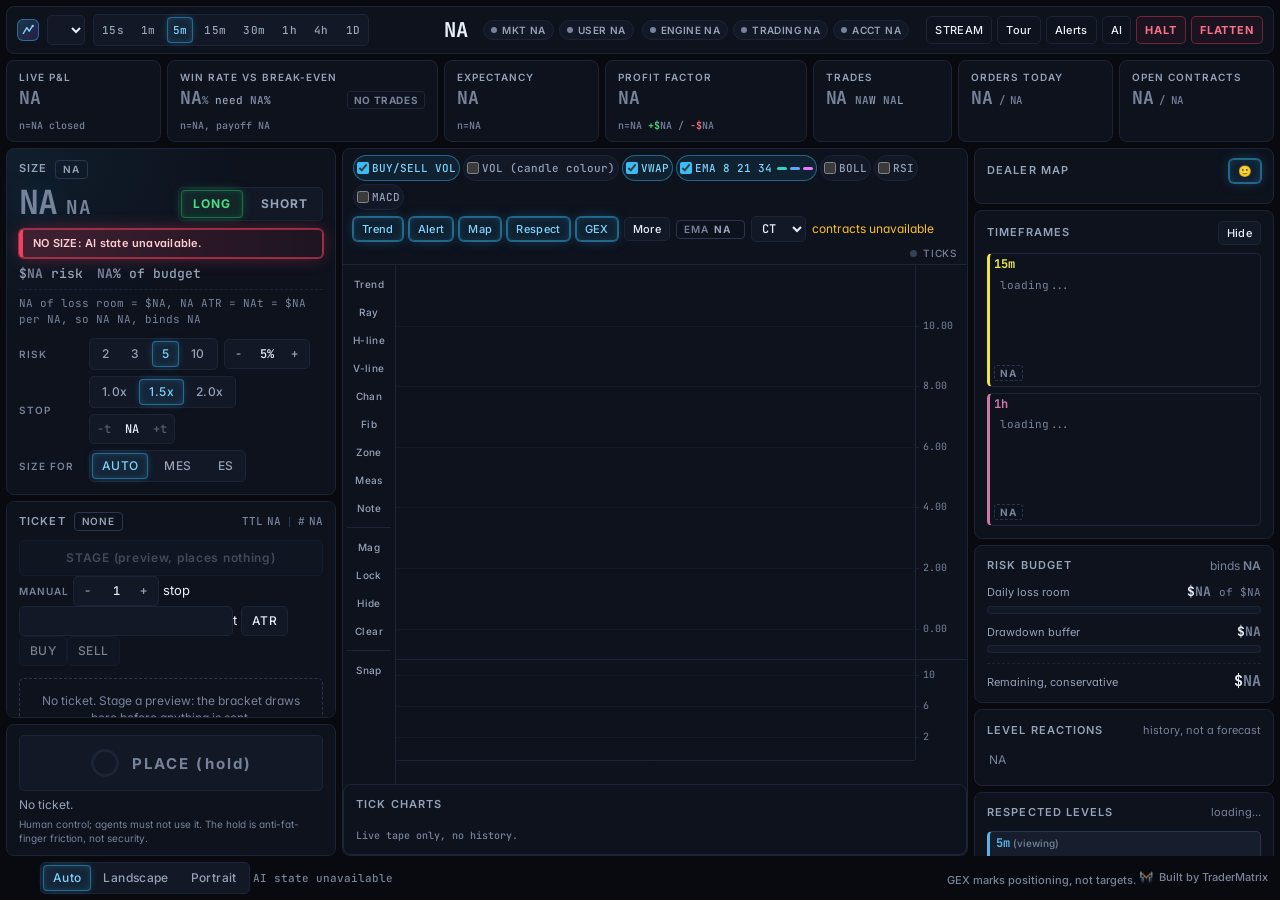
==== commit 9ebe5e22: "feat(ui): CANCEL button on a resting limit entry in the bracket tree Shown only for a limit entry th" ====
--- a/projectx_desk/static/index.html
+++ b/projectx_desk/static/index.html
@@ -182,7 +182,7 @@
         <div class="node entry" id="node-entry">
           <div class="n-h"><span class="n-t">Entry</span><span id="tr-e-state" class="nstate">NA</span></div>
           <div class="n-main"><span id="tr-e-side" class="nside">NA</span> <b id="tr-e-size" class="na">NA</b> <span id="tr-e-root" class="nroot">NA</span> <span id="tr-e-type" class="ntype">MARKET</span></div>
-          <div class="n-sub">ref <b id="tr-e-ref" class="na">NA</b><span class="push">#<span id="tr-id8">NA</span></span></div>
+          <div class="n-sub">ref <b id="tr-e-ref" class="na">NA</b><button id="cancel-entry-btn" class="ncancel" type="button" hidden title="Cancel this resting limit entry (sim only). A fill that already happened is protected as usual.">CANCEL</button><span class="push">#<span id="tr-id8">NA</span></span></div>
         </div>
         <div class="link" aria-hidden="true"><span id="tree-link">stop after fill</span></div>
         <div class="node stop" id="node-stop">
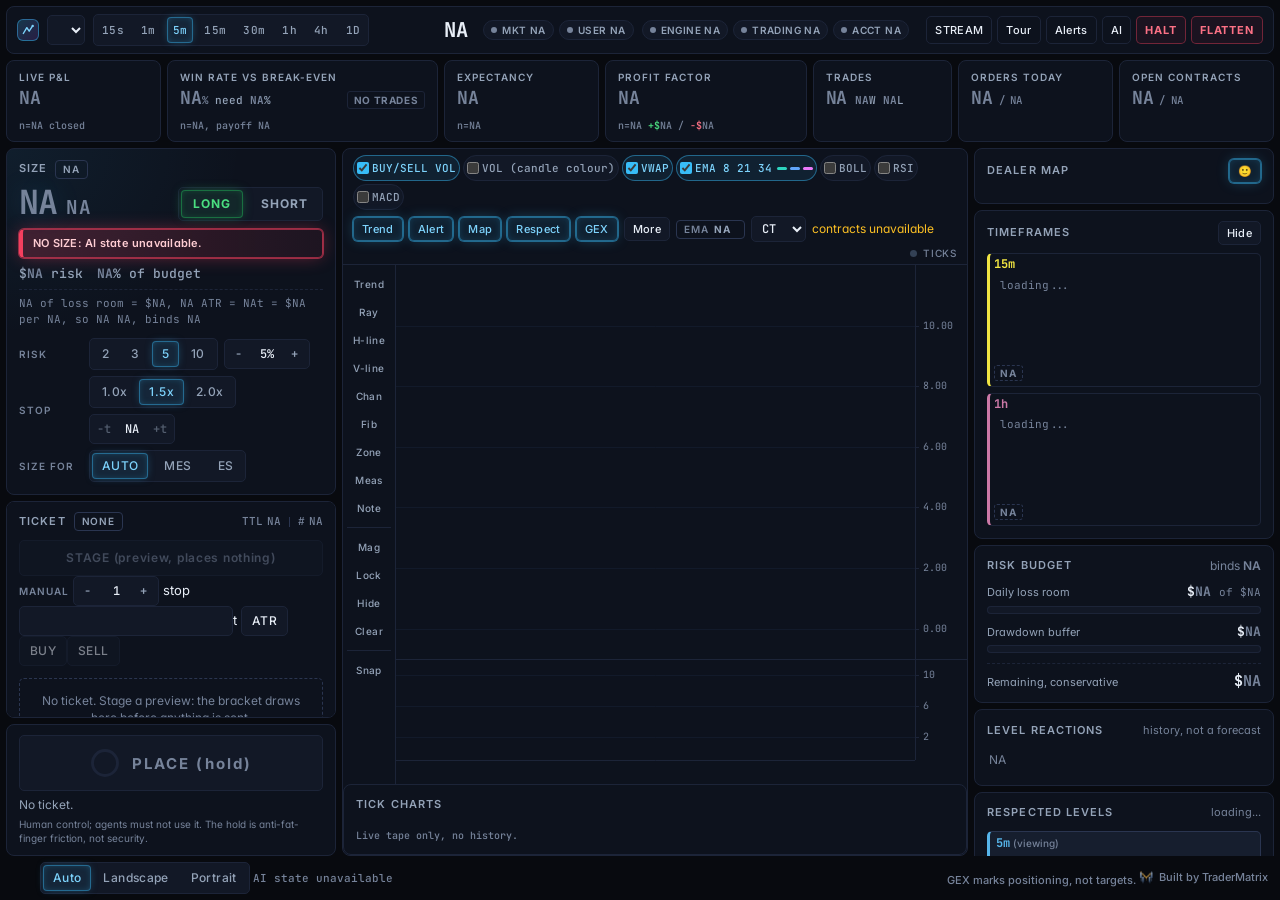
==== commit ac5b23d4: "Merge branch 'fix/guard-limit-cancel' into integrate/overnight # Conflicts: #	docs/DECISIONS.md" ====
--- a/projectx_desk/static/index.html
+++ b/projectx_desk/static/index.html
@@ -21,6 +21,7 @@
 <script src="/static/watch.js"></script>
 <script src="/static/tmap.js"></script>
 <script src="/static/declutter.js"></script>
+<script src="/static/fibext.js"></script>
 <script src="/static/callouts.js"></script>
 <script src="/static/klinecharts.min.js"></script>
 </head><body>
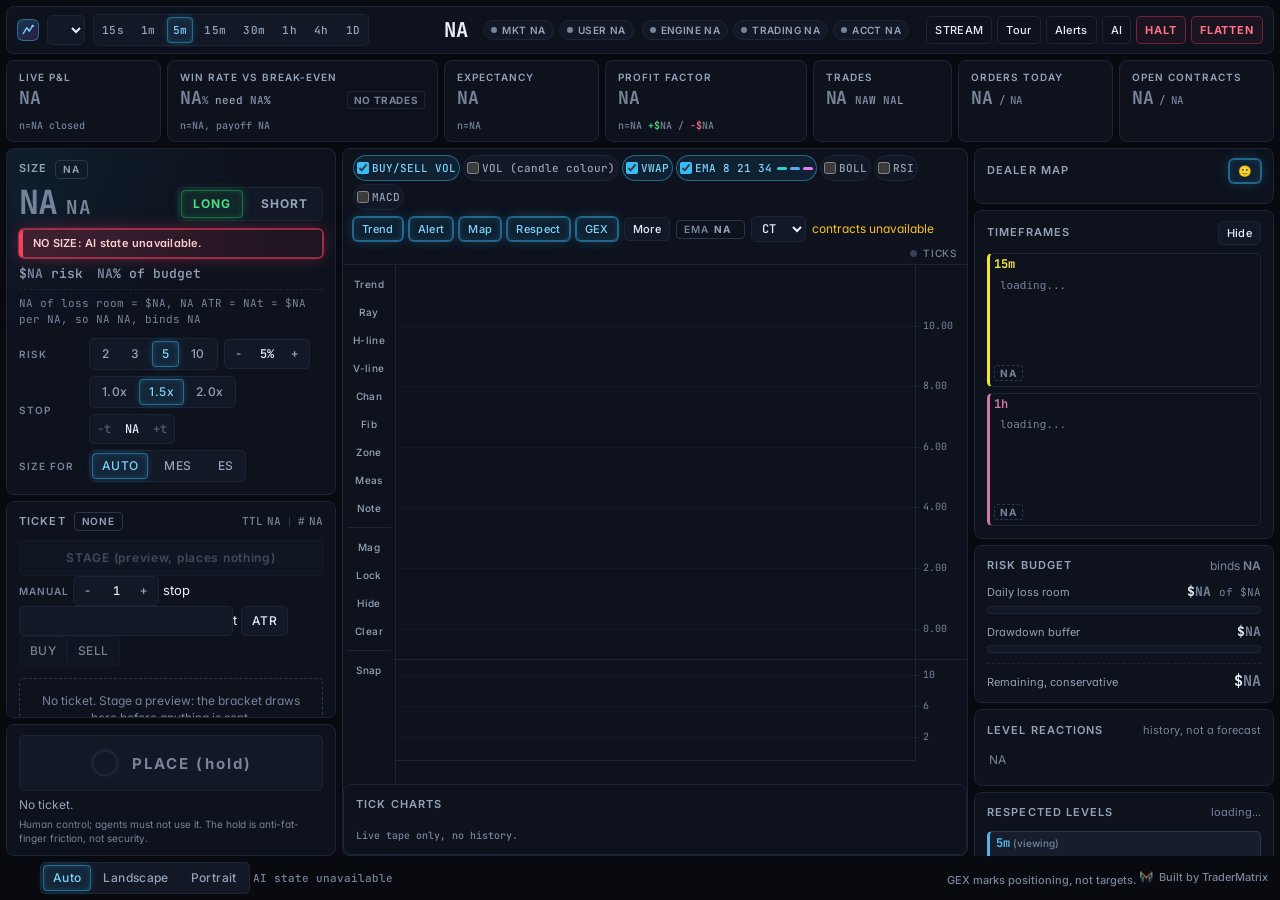
==== commit f27406eb: "feat(ui): read-only Public tab joined to the broker switch static/pub.js draws a Public panel from G" ====
--- a/projectx_desk/static/index.html
+++ b/projectx_desk/static/index.html
@@ -15,6 +15,7 @@
 <link rel="stylesheet" href="/static/desk.css">
 <link rel="stylesheet" href="/static/llmsetup.css">
 <link rel="stylesheet" href="/static/rh.css">
+<link rel="stylesheet" href="/static/pub.css">
 <script src="/static/layout.js"></script>
 <script src="/static/regime.js"></script>
 <script src="/static/trend.js"></script>
@@ -438,4 +439,5 @@
 <script src="/static/llmsetup.js"></script>
 <script src="/static/letf.js"></script>
 <script src="/static/rh.js"></script>
+<script src="/static/pub.js"></script>
 </body></html>
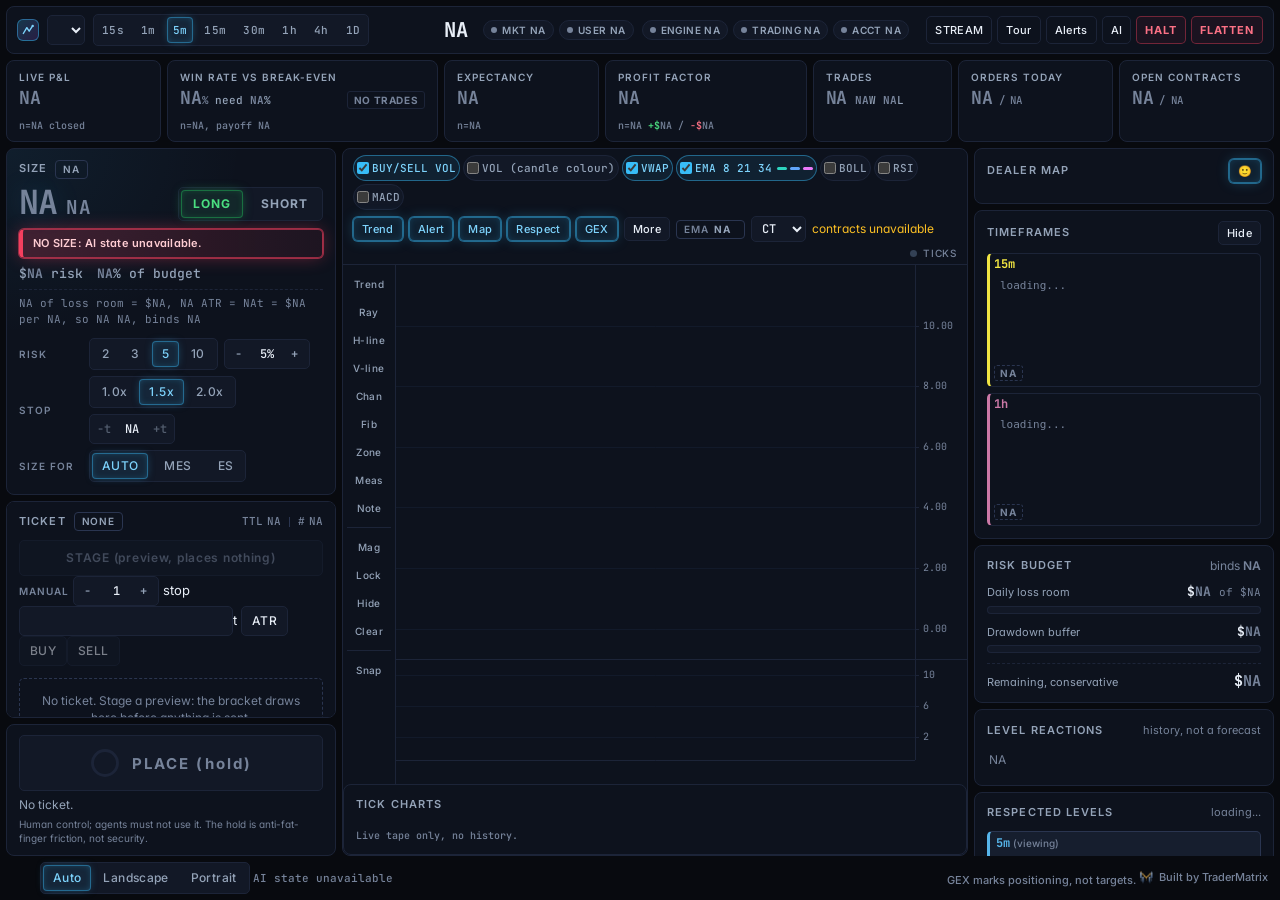
==== commit 8324f312: "Merge trade-event detector (wf e62-2)" ====
--- a/projectx_desk/static/index.html
+++ b/projectx_desk/static/index.html
@@ -333,6 +333,7 @@
     <!-- 6c2. ANALYST FUTURES CALLOUTS: third-party opinion, not signals. Structured fields only, no message text. -->
     <div id="callout-alert" class="callout-alert" role="alert" hidden></div>
 <div id="level-alert" class="callout-alert level-alert" role="alert" hidden></div>
+    <div id="trade-alert" class="callout-alert trade-alert" role="alert" hidden></div>
     <section id="feed" class="panel" role="region" aria-label="Analyst futures callouts" data-own="1">
       <div class="phead"><h2>Analyst callouts</h2><span id="fd-state" class="push dim sub" role="status"></span></div>
       <div id="fd-list" class="fdlist"></div>
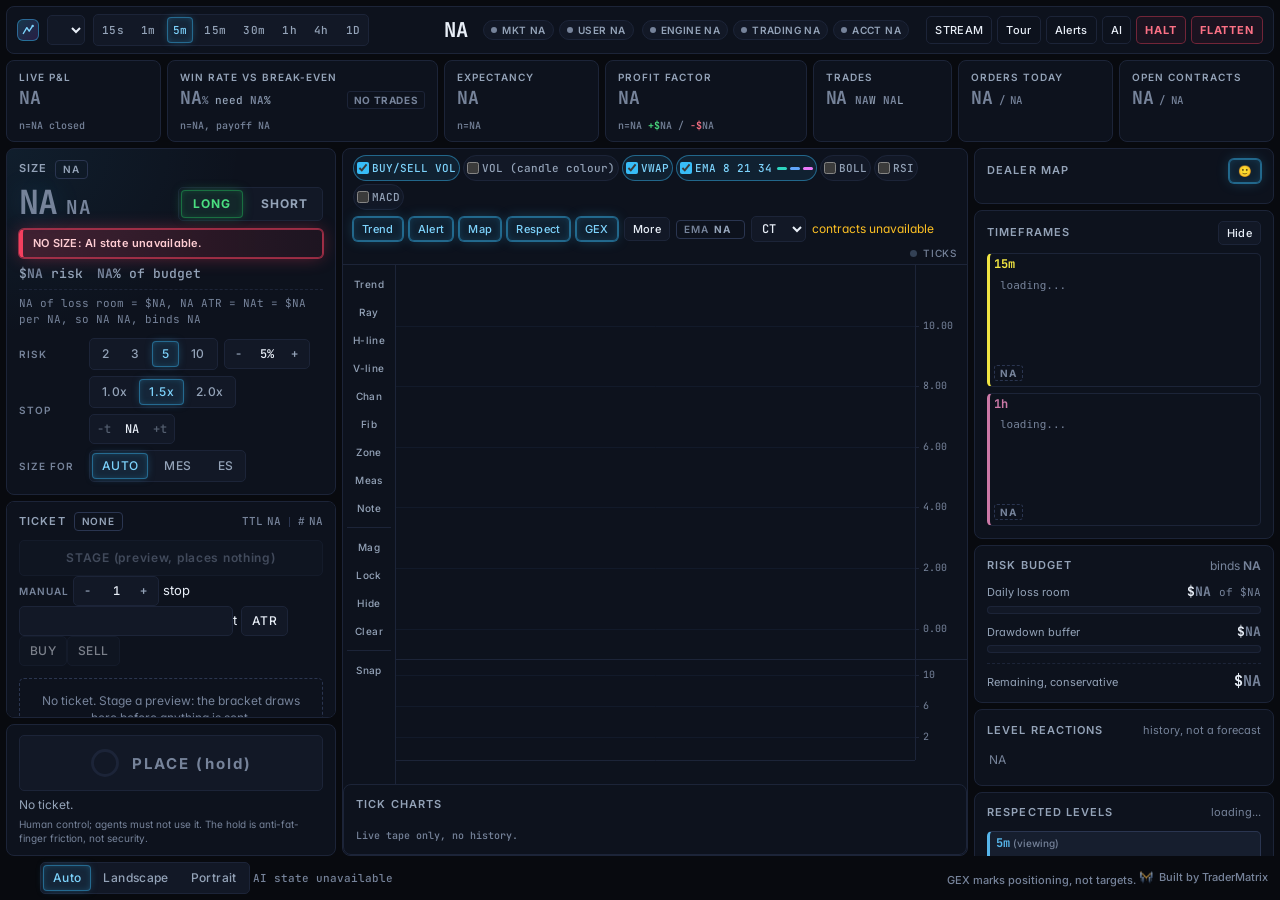
==== commit 379106fb: "Merge thesis card (wf e62-3)" ====
--- a/projectx_desk/static/index.html
+++ b/projectx_desk/static/index.html
@@ -441,4 +441,5 @@
 <script src="/static/letf.js"></script>
 <script src="/static/rh.js"></script>
 <script src="/static/pub.js"></script>
+<script src="/static/thesis.js"></script>
 </body></html>
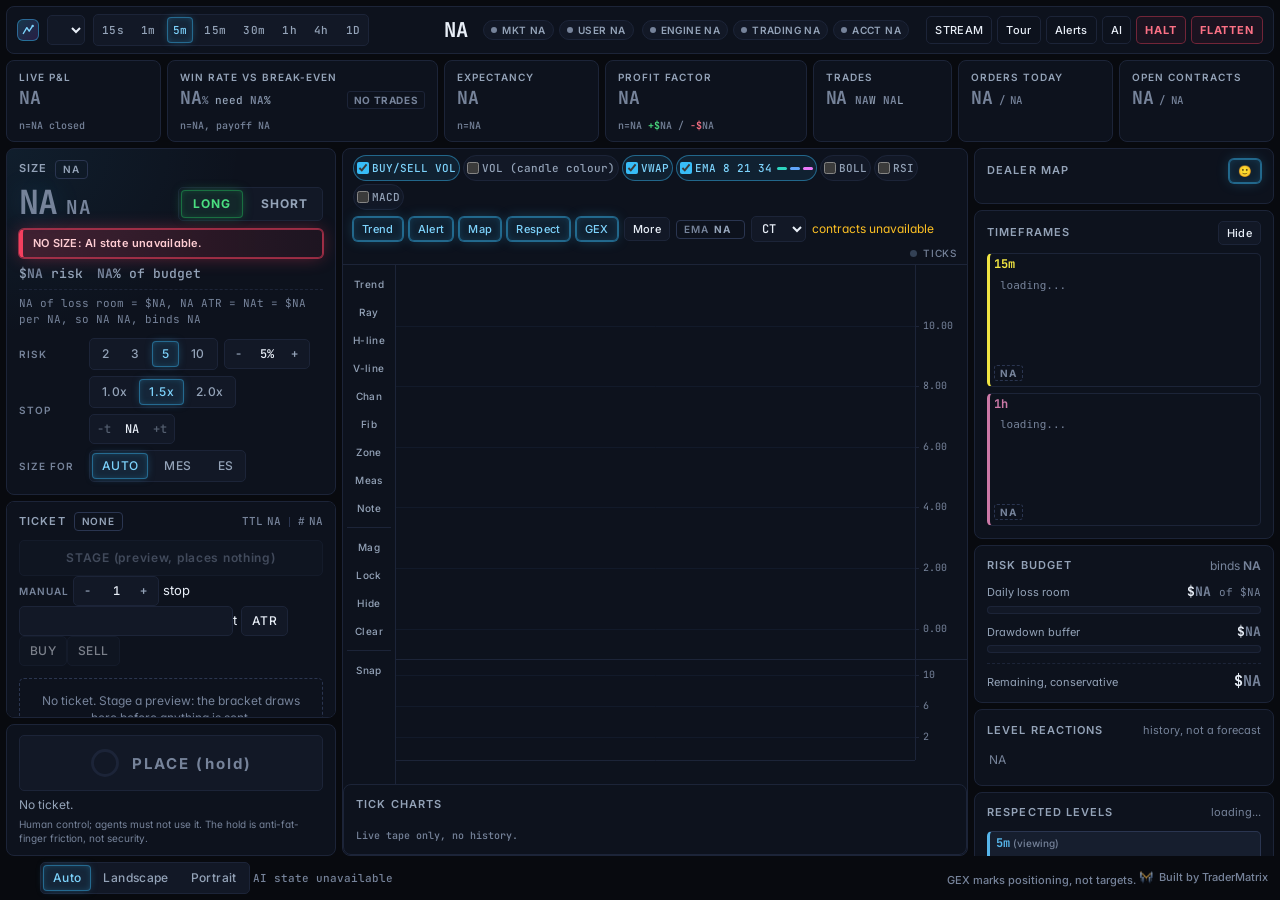
==== commit a242b628: "Agent-set display toggles: allowlisted set_view MCP tool (Round 38) Seven boolean chart flags, prefs" ====
--- a/projectx_desk/static/index.html
+++ b/projectx_desk/static/index.html
@@ -24,6 +24,7 @@
 <script src="/static/declutter.js"></script>
 <script src="/static/fibext.js"></script>
 <script src="/static/callouts.js"></script>
+<script src="/static/viewprefs.js"></script>
 <script src="/static/klinecharts.min.js"></script>
 </head><body>
 <div class="desk" id="desk">
